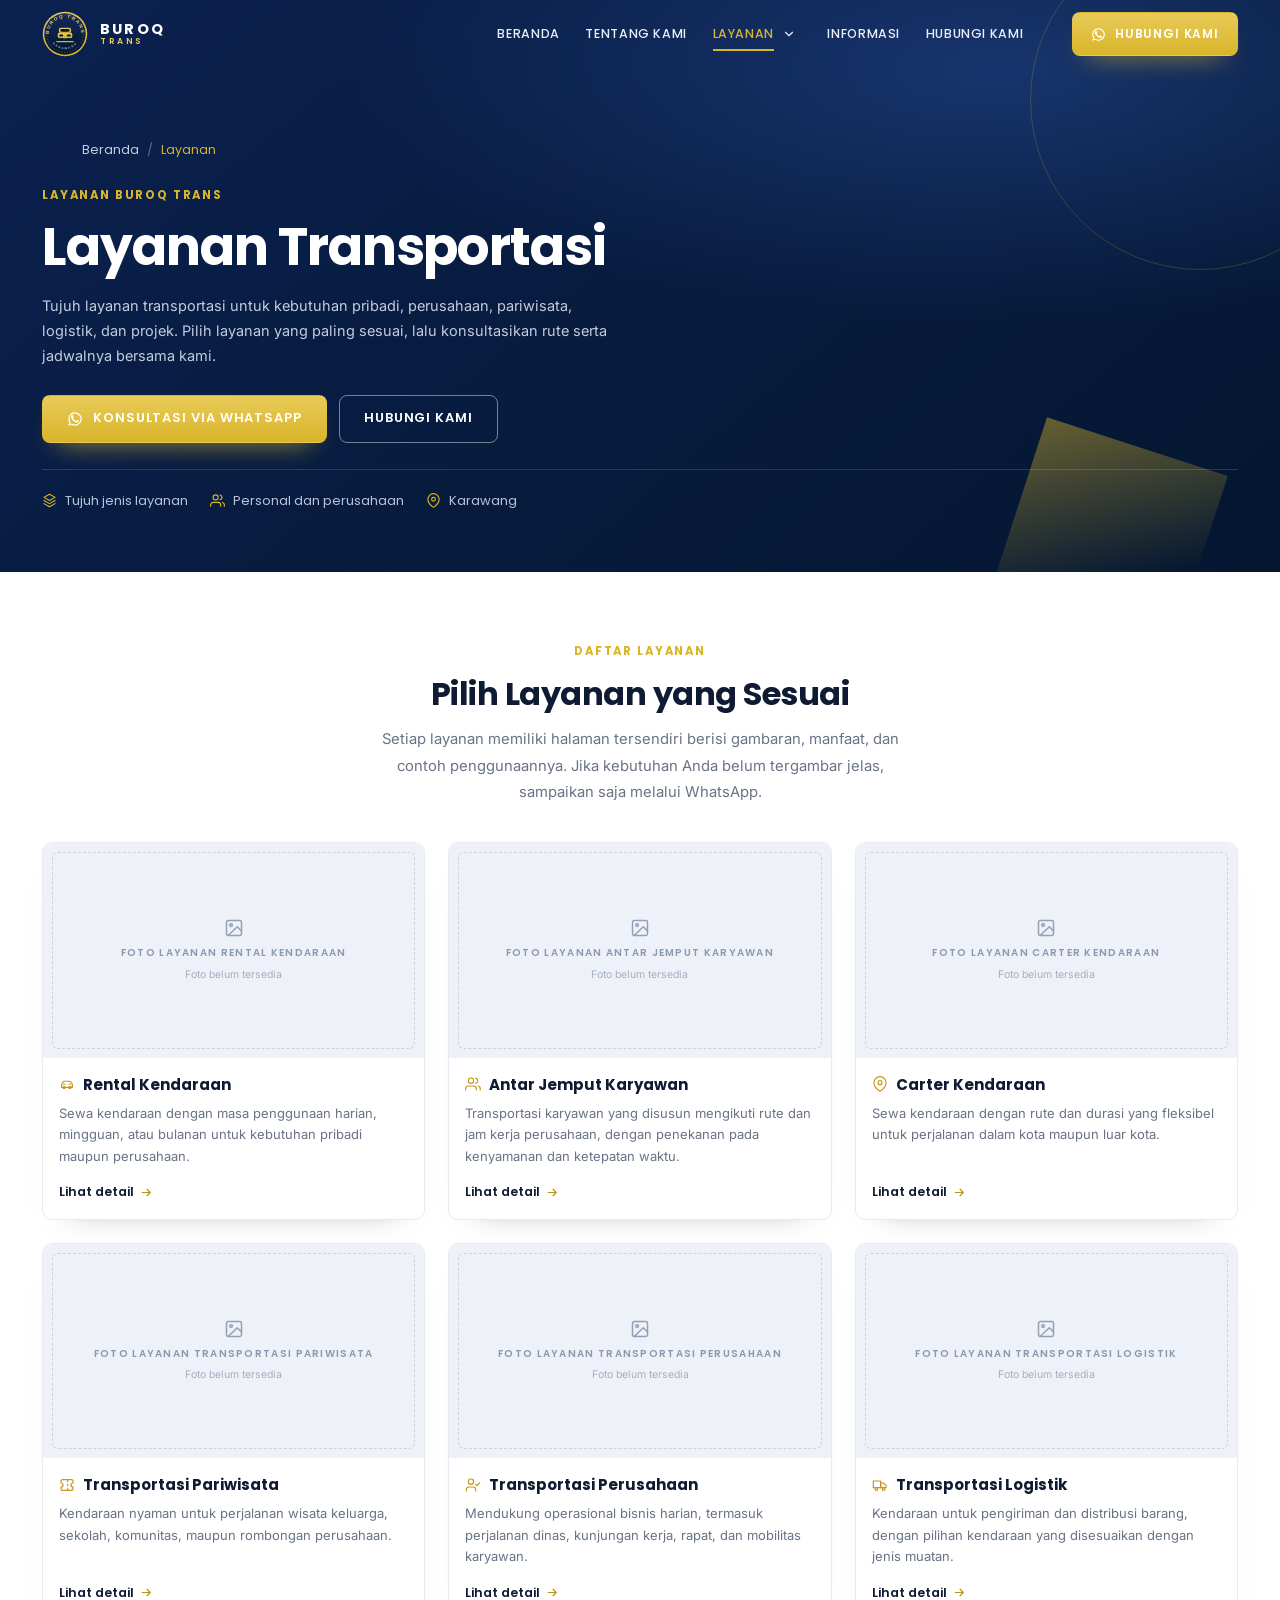
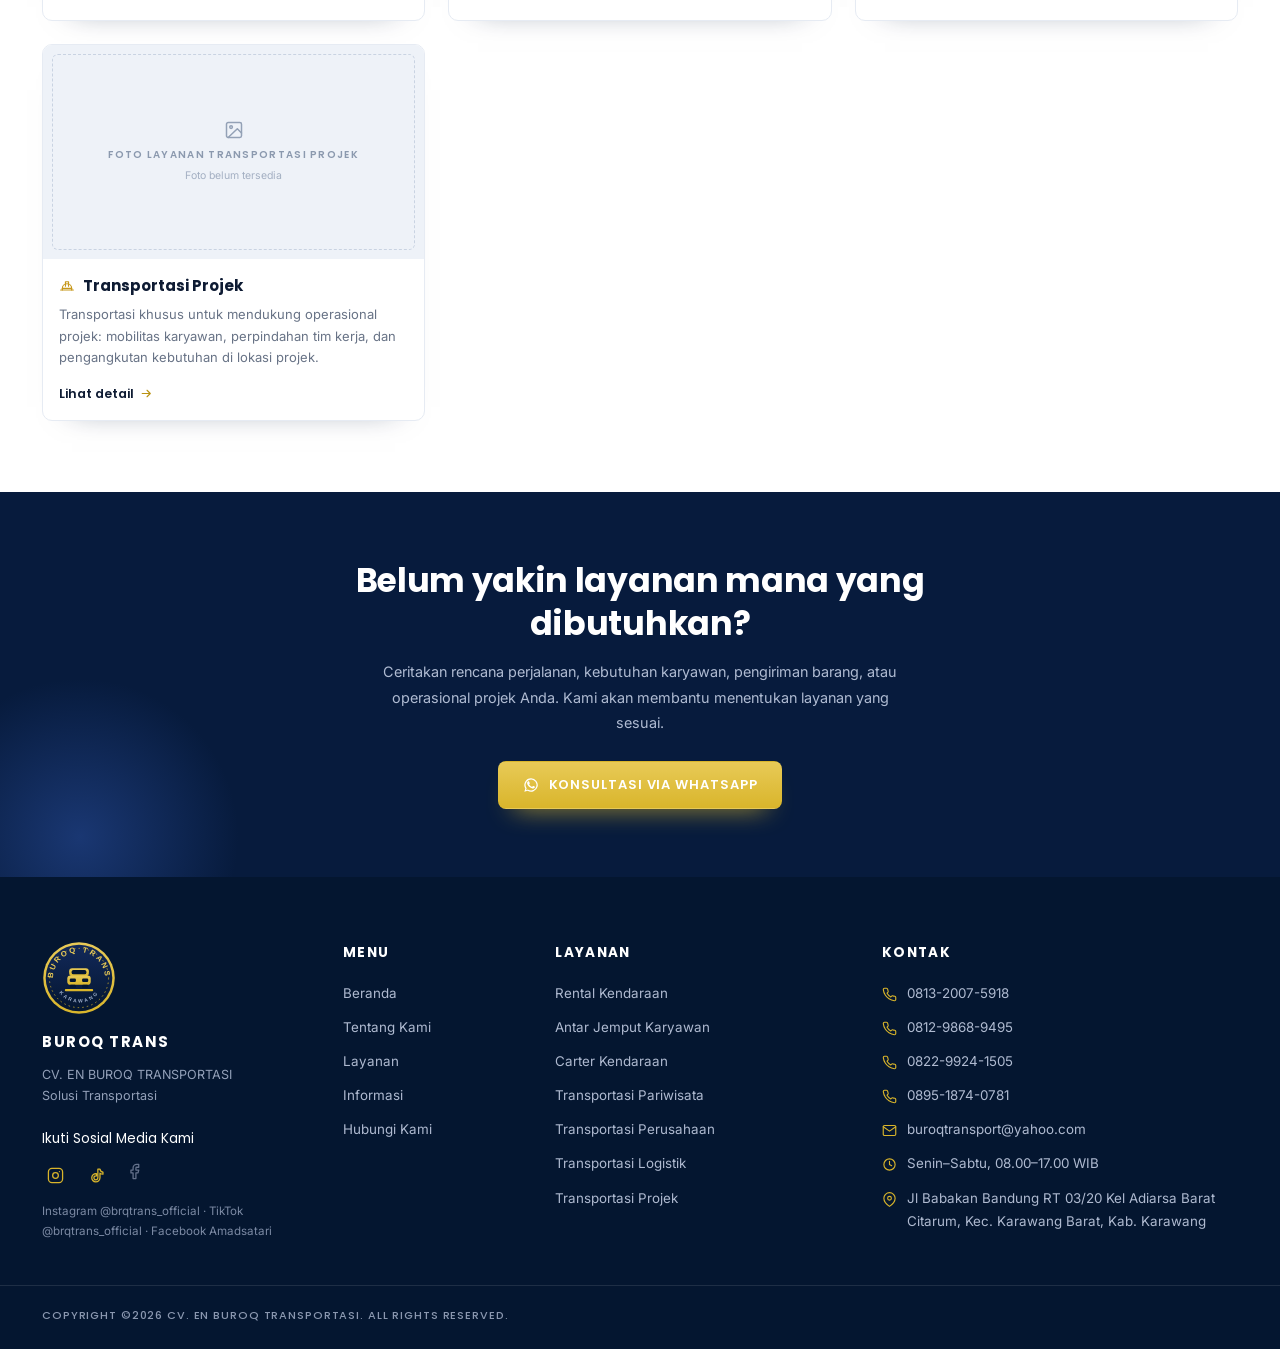
==== layanan/index.html @ 1e51733b "Update page layanan dan tentang kami" ====
<!DOCTYPE html>
<html lang="id" data-page="layanan" data-base="../">
<head>
<meta charset="UTF-8">
<meta name="viewport" content="width=device-width, initial-scale=1">
<title>Layanan Transportasi — BUROQ TRANS | Tujuh Layanan di Karawang</title>
<meta name="description" content="Daftar tujuh layanan BUROQ TRANS di Karawang: rental kendaraan, antar jemput karyawan, carter, transportasi pariwisata, transportasi perusahaan, logistik, dan transportasi projek.">
<meta name="theme-color" content="#071B3D">
<link rel="icon" href="../assets/brand/favicon.svg" type="image/svg+xml">

<link rel="preconnect" href="https://fonts.googleapis.com">
<link rel="preconnect" href="https://fonts.gstatic.com" crossorigin>
<link href="https://fonts.googleapis.com/css2?family=Poppins:wght@500;600;700&family=Inter:wght@400;500;600&display=swap" rel="stylesheet">

<link rel="stylesheet" href="../css/style.css">
<link rel="stylesheet" href="../css/pages.css">
</head>

<body>

<!-- Header, navigation and dropdown are rendered by js/site-shell.js -->
<div data-site-header></div>

<main>

  <section class="page-hero">
    <div class="container-main">
      <nav class="breadcrumb" aria-label="Breadcrumb">
        <ol>
          <li><a href="../index.html">Beranda</a></li>
          <li aria-current="page">Layanan</li>
        </ol>
      </nav>
      <p class="eyebrow">LAYANAN BUROQ TRANS</p>
      <h1 class="page-title">Layanan Transportasi</h1>
      <p class="page-lead">
        Tujuh layanan transportasi untuk kebutuhan pribadi, perusahaan, pariwisata, logistik, dan
        projek. Pilih layanan yang paling sesuai, lalu konsultasikan rute serta jadwalnya bersama kami.
      </p>
      <div class="page-actions">
        <a class="btn btn-gold"
           data-wa-message="Halo BUROQ TRANS, saya ingin konsultasi mengenai kebutuhan transportasi saya.">
          <svg class="ico" aria-hidden="true"><use href="#i-whatsapp"></use></svg>
          <span>Konsultasi via WhatsApp</span>
        </a>
        <a class="btn btn-ghost" href="../index.html#kontak">Hubungi Kami</a>
      </div>
      <ul class="hero-chips">
        <li><svg class="ico" aria-hidden="true"><use href="#i-layers"></use></svg> Tujuh jenis layanan</li>
        <li><svg class="ico" aria-hidden="true"><use href="#i-users"></use></svg> Personal dan perusahaan</li>
        <li><svg class="ico" aria-hidden="true"><use href="#i-pin"></use></svg> Karawang</li>
      </ul>
    </div>
  </section>

  <section class="page-section">
    <div class="container-main">
      <div class="page-head center-head">
        <p class="eyebrow">DAFTAR LAYANAN</p>
        <h2 class="h2">Pilih Layanan yang Sesuai</h2>
        <p class="body-text">
          Setiap layanan memiliki halaman tersendiri berisi gambaran, manfaat, dan contoh penggunaannya.
          Jika kebutuhan Anda belum tergambar jelas, sampaikan saja melalui WhatsApp.
        </p>
      </div>

      <div class="svc-grid" id="servicesGrid">
        <noscript>
          <p class="body-text">
            Layanan BUROQ TRANS: Rental Kendaraan, Antar Jemput Karyawan, Carter Kendaraan,
            Transportasi Pariwisata, Transportasi Perusahaan, Transportasi Logistik, dan
            Transportasi Projek. Hubungi 0813-2007-5918 untuk informasi lebih lanjut.
          </p>
        </noscript>
      </div>
    </div>
  </section>

  <section class="cta-band">
    <div class="container-main">
      <h2>Belum yakin layanan mana yang dibutuhkan?</h2>
      <p>
        Ceritakan rencana perjalanan, kebutuhan karyawan, pengiriman barang, atau operasional projek Anda.
        Kami akan membantu menentukan layanan yang sesuai.
      </p>
      <div class="page-actions">
        <a class="btn btn-gold"
           data-wa-message="Halo BUROQ TRANS, saya ingin konsultasi mengenai kebutuhan transportasi saya.">
          <svg class="ico" aria-hidden="true"><use href="#i-whatsapp"></use></svg>
          <span>Konsultasi via WhatsApp</span>
        </a>
      </div>
    </div>
  </section>

</main>

<!-- Footer is rendered by js/site-shell.js -->
<div data-site-footer></div>

<script src="../js/data.js"></script>
<script src="../js/site-shell.js"></script>
<script src="../js/main.js"></script>
<script src="../js/pages.js"></script>
</body>
</html>
---- css/style.css ----
/* =============================================================================
   BUROQ TRANSPORT — presentation stylesheet
   Custom CSS carries the shapes, decorations and precise typography.
   Tailwind utilities handle common spacing in the markup.
   ============================================================================= */

:root{
  --navy:#071B3D;
  --navy-deep:#041630;
  --navy-soft:#0E2350;
  --gold:#D9B52B;
  --gold-light:#E8CA57;
  --white:#FFFFFF;
  --surface:#F4F6F9;
  --text:#17243A;
  --muted:#687386;
  --red:#D92735;
  --line:#E6EAF1;
  --container:1240px;
  --header-h:72px;
  --shadow-card:0 22px 44px -34px rgba(7,27,61,.55);
}

*,*::before,*::after{ box-sizing:border-box }

html{ scroll-behavior:smooth; -webkit-text-size-adjust:100% }
section[id], footer[id]{ scroll-margin-top:80px }

body{
  margin:0;
  background:#fff;
  color:var(--text);
  font-family:Inter,system-ui,-apple-system,"Segoe UI",Roboto,sans-serif;
  font-size:15.5px;
  line-height:1.72;
  overflow-x:hidden;
}
body.is-locked{ overflow:hidden }

img{ max-width:100%; display:block }
a{ color:inherit; text-decoration:none }
button{ font:inherit; color:inherit }
ul{ list-style:none; margin:0; padding:0 }
h1,h2,h3{ font-family:Poppins,system-ui,sans-serif; margin:0; color:#0E1B33 }
p{ margin:0 }

.icon-sprite{ position:absolute; width:0; height:0; overflow:hidden }
.ico{ width:16px; height:16px; flex:none; display:block }

.sr-only{
  position:absolute; width:1px; height:1px; padding:0; margin:-1px;
  overflow:hidden; clip:rect(0 0 0 0); white-space:nowrap; border:0;
}

.container-main{ width:100%; max-width:var(--container); margin-inline:auto; padding-inline:22px }

/* ---------- shared typography ---------- */
.h2{
  font-size:clamp(25px,2.5vw,38px);
  line-height:1.25;
  font-weight:700;
  letter-spacing:-.015em;
}
.h2.center{ text-align:center }
.h2.on-dark{ color:#fff }
.gold{ color:var(--gold); font-style:normal }

.eyebrow{
  font-family:Poppins,sans-serif;
  font-size:11.5px;
  font-weight:700;
  letter-spacing:.16em;
  text-transform:uppercase;
  color:var(--gold);
}
.eyebrow.center{ text-align:center }

.section-sub{
  text-align:center;
  color:var(--muted);
  font-size:14.5px;
  max-width:720px;
  margin:14px auto 0;
}
.section-sub.on-dark{ color:#9CABC4 }
.section-sub.is-left{ text-align:left; margin:8px 0 0; max-width:520px }

.body-text{ color:var(--muted); font-size:14.8px; line-height:1.8 }

.pill{
  display:inline-flex; align-items:center; gap:9px;
  background:#fff; border:1px solid var(--line);
  border-radius:999px; padding:5px 16px 5px 5px;
  font-family:Poppins,sans-serif; font-size:11.5px; font-weight:600;
  letter-spacing:.05em; text-transform:uppercase; color:#17243A;
  box-shadow:0 6px 16px -12px rgba(7,27,61,.7);
}
.pill-ico{
  width:23px; height:23px; border-radius:50%;
  background:#FCF3D8; color:#C6971A; display:grid; place-items:center;
}
.pill-ico .ico{ width:13px; height:13px }
.pill-soft{ background:#FDF8EC; border-color:#F5E7C4; padding-left:14px }
.pill-soft .pill-ico{ background:#FBEFD2 }
.center-pill{ display:flex; width:max-content; margin-inline:auto }

.pill-dark{
  background:rgba(255,255,255,.07); border-color:rgba(255,255,255,.16);
  color:#E8EDF7; padding:5px 18px 5px 5px;
}
.pill-star{
  width:23px; height:23px; border-radius:50%; background:var(--gold);
  color:#0B1B33; display:grid; place-items:center;
}
.pill-star .ico{ width:13px; height:13px }

/* ---------- buttons ---------- */
.btn{
  display:inline-flex; align-items:center; justify-content:center; gap:10px;
  font-family:Poppins,sans-serif; font-weight:600;
  font-size:13px; letter-spacing:.07em; text-transform:uppercase;
  height:48px; padding:0 24px; border:1px solid transparent;
  border-radius:8px; cursor:pointer; white-space:nowrap;
  transition:transform .18s ease, box-shadow .18s ease, background .18s ease, color .18s ease;
}
.btn:hover{ transform:translateY(-2px) }
.btn:active{ transform:translateY(0) }
.btn:focus-visible{ outline:2px solid var(--gold-light); outline-offset:3px }
a:focus-visible, button:focus-visible{ outline:2px solid var(--gold-light); outline-offset:3px }

.btn-gold{
  background:linear-gradient(180deg,var(--gold-light),var(--gold));
  color:#fff; box-shadow:0 14px 26px -16px rgba(217,181,43,.95);
}
.btn-gold:hover{ box-shadow:0 18px 30px -16px rgba(217,181,43,1) }

.btn-ghost{ background:transparent; color:#fff; border-color:rgba(255,255,255,.45) }
.btn-ghost:hover{ background:rgba(255,255,255,.1); border-color:#fff }

.btn-red{
  background:var(--red); color:#fff; border-radius:5px;
  text-transform:none; letter-spacing:.01em; font-size:13.5px;
  height:50px; padding:0 22px;
  box-shadow:0 16px 30px -20px rgba(217,39,53,.9);
}
.btn-red .ico{ width:13px; height:13px; opacity:.85 }

.btn-outline-gold{
  background:transparent; color:var(--gold-light);
  border-color:rgba(217,181,43,.75); height:42px; padding:0 24px;
  border-radius:7px; font-size:12px;
}
.btn-outline-gold:hover{ background:rgba(217,181,43,.14); border-color:var(--gold) }

.btn-outline-dark{ background:#fff; color:var(--text); border-color:#D7DEE8 }
.btn-outline-dark:hover{ border-color:var(--navy) }

.btn-block{ width:100% }

.btn-hero-booking{ padding:0 26px 0 5px; gap:12px }
.btn-ico{
  width:32px; height:32px; border-radius:50%;
  background:var(--navy-deep); color:var(--gold-light);
  display:grid; place-items:center;
}
.btn-ico .ico{ width:14px; height:14px }

.btn-book-now{ height:44px; padding:0 18px; gap:9px; font-size:12px }
.btn-book-now .ico{ width:15px; height:15px }

.link-gold{
  display:inline-flex; align-items:center; gap:7px;
  background:none; border:0; padding:0; cursor:pointer;
  font-family:Poppins,sans-serif; font-size:13px; font-weight:600;
  letter-spacing:.05em; text-transform:uppercase; color:#B99212;
}
.link-gold .ico{ width:14px; height:14px }
.link-gold:hover{ color:var(--gold) }

/* =============================================================================
   HEADER
   ============================================================================= */
.site-header{
  position:fixed; inset:0 0 auto 0; z-index:60;
  padding:11px 0; transition:padding .25s ease, background .25s ease, box-shadow .25s ease;
}
.site-header.is-stuck{
  background:rgba(6,25,62,.97);
  box-shadow:0 14px 34px -22px rgba(0,0,0,.9);
  padding:7px 0;
}
.header-inner{ display:flex; align-items:center; gap:18px }

.brand{ display:flex; align-items:center; gap:12px }
.brand-logo{ width:46px; height:46px }
.brand-word{ display:flex; flex-direction:column; line-height:1.05; font-family:Poppins,sans-serif }
.brand-word strong{ color:#fff; font-size:14.5px; letter-spacing:.15em; font-weight:700 }
.brand-word span{ color:var(--gold-light); font-size:8.5px; letter-spacing:.3em; font-weight:600 }

.nav{ margin-left:auto }
.nav-list{ display:flex; align-items:center; gap:clamp(14px,2vw,30px) }
.nav-list a{
  display:block; position:relative;
  font-family:Poppins,sans-serif; font-size:12.5px; font-weight:500;
  letter-spacing:.05em; text-transform:uppercase; color:#E9EEF8;
  padding:6px 0; transition:color .2s ease;
}
.nav-list a::after{
  content:""; position:absolute; left:0; right:0; bottom:0;
  height:2px; background:var(--gold); transform:scaleX(0);
  transform-origin:left; transition:transform .25s ease;
}
.nav-list a:hover{ color:var(--gold-light) }
.nav-list a.is-active{ color:var(--gold) }
.nav-list a.is-active::after{ transform:scaleX(1) }

.header-actions{ display:flex; align-items:center; gap:10px; margin-left:clamp(14px,2.4vw,44px) }

.nav-toggle{
  display:none; width:46px; height:46px; border:1px solid rgba(255,255,255,.3);
  background:rgba(255,255,255,.07); border-radius:9px;
  align-items:center; justify-content:center; cursor:pointer;
}
.nav-toggle .ico{ width:20px; height:20px; color:#fff }
.nav-toggle .ico-close{ display:none }
.nav-toggle[aria-expanded="true"] .ico-open{ display:none }
.nav-toggle[aria-expanded="true"] .ico-close{ display:block }

/* close control inside the mobile drawer (the header toggle sits behind it) */
.nav-close{ display:none }

.nav-backdrop{
  position:fixed; inset:0; background:rgba(4,12,26,.6);
  z-index:59; opacity:0; visibility:hidden; transition:.25s ease;
}
.nav-backdrop.is-open{ opacity:1; visibility:visible }

/* =============================================================================
   1. HERO  — viewport-aware: header, main content and contact strip share
   one screen. min-height only (never height), so short/zoomed viewports
   grow and scroll naturally instead of clipping content.
   ============================================================================= */
.hero{
  position:relative; z-index:0;
  display:flex; flex-direction:column;
  min-height:100vh;                 /* fallback */
  min-height:100svh;
  padding-top:var(--header-h);
  padding-bottom:clamp(16px,2.6vh,30px);
  background:
    radial-gradient(80% 70% at 74% 14%, rgba(41,78,158,.5), transparent 64%),
    linear-gradient(140deg,#0B2150 0%,#071B3D 54%,#041630 100%);
}

.hero-inner{
  position:relative; z-index:2;
  flex:1 1 auto; min-height:0;
  display:flex; flex-direction:column;
}

.hero-grid{
  flex:1 1 auto; min-height:0;
  display:grid;
  grid-template-columns:minmax(0,44%) minmax(0,56%);
  align-items:center; align-content:center;
  gap:clamp(24px,3vw,46px);
  padding-block:clamp(14px,2.6vh,30px);
}
.hero-copy{ min-width:0 }

.hero-eyebrow{
  font-family:Poppins,sans-serif;
  font-size:clamp(11px,.9vw,12.5px); font-weight:600;
  letter-spacing:.17em; text-transform:uppercase; color:var(--gold);
  margin-bottom:clamp(12px,2vh,20px);
}
.hero-title{
  color:#fff; font-weight:600;
  font-size:clamp(31px,3.3vw,52px);
  line-height:1.16; letter-spacing:-.02em;
}
.hero-text{
  color:#C3CCDE; font-size:clamp(14.5px,1.05vw,16px); line-height:1.75;
  max-width:54ch; margin-top:clamp(14px,2.2vh,22px);
}
.hero-actions{ display:flex; flex-wrap:wrap; gap:14px; margin-top:clamp(22px,3.2vh,36px) }

.hero-visual{ min-width:0; display:flex; align-items:center; justify-content:center }
.hero-cars{ position:relative; width:100%; display:flex; justify-content:center }
.hero-cars img{
  width:100%; height:auto; object-fit:contain;
  max-height:clamp(210px,42vh,470px);
  filter:drop-shadow(0 30px 34px rgba(0,0,0,.5));
}

/* ---- bottom information strip: three compact, factual groups ---- */
.hero-contact{
  flex:none;
  display:grid; grid-template-columns:repeat(3,minmax(0,1fr));
  gap:clamp(16px,2.4vw,36px);
  padding-top:clamp(14px,2.2vh,22px);
  border-top:1px solid rgba(255,255,255,.14);
}
.hc-item{ display:flex; align-items:center; gap:13px; min-width:0 }
.hc-ico{
  width:42px; height:42px; flex:none; border-radius:8px;
  display:grid; place-items:center;
  background:rgba(217,181,43,.1); border:1px solid rgba(217,181,43,.42);
  color:var(--gold-light);
}
.hc-ico .ico{ width:18px; height:18px }
.hc-body{ display:flex; flex-direction:column; min-width:0; line-height:1.45 }
.hc-label{
  font-family:Poppins,sans-serif; font-size:11px; font-weight:500;
  letter-spacing:.1em; text-transform:uppercase; color:#93A2BE;
}
.hc-value{
  font-family:Poppins,sans-serif; font-size:clamp(14px,1.1vw,15.5px);
  font-weight:600; color:#fff;
}
a.hc-value:hover{ color:var(--gold-light) }

/* =============================================================================
   2. ABOUT + STATS
   ============================================================================= */
.about{ position:relative; z-index:1; background:#fff; padding-top:66px }
.about-grid{
  position:relative; z-index:2;
  display:grid; grid-template-columns:minmax(0,1.04fr) minmax(0,.96fr);
  gap:clamp(30px,4vw,56px); align-items:start;
}
.about-copy .h2{ margin-top:24px; max-width:15ch }

.callout{
  margin-top:26px; background:#EEF2F8; border:1px solid #E3E9F2;
  border-radius:7px; overflow:hidden; max-width:560px;
}
.callout-title{
  font-family:Poppins,sans-serif; font-size:13.5px; font-weight:600;
  color:#0E1B33; background:#E3E9F3; padding:11px 18px;
}
.callout-text{ padding:15px 18px 17px; font-size:13.6px; color:#4E5B72; line-height:1.75 }

.about-chips{ display:flex; flex-wrap:wrap; gap:22px; margin-top:24px }
.about-chips li{
  display:flex; align-items:center; gap:8px;
  font-family:Poppins,sans-serif; font-size:13.3px; font-weight:500; color:#3E4C64;
}
.about-chips .ico{ width:17px; height:17px; color:var(--gold) }
.about-copy .btn-red{ margin-top:28px }

.about-media{ position:relative; min-height:300px; padding-bottom:70px }
.about-photo{
  width:100%; height:296px; object-fit:cover; border-radius:14px;
  box-shadow:0 30px 60px -44px rgba(7,27,61,.9);
}
.about-car{ position:absolute; object-fit:contain; filter:drop-shadow(0 22px 22px rgba(7,27,61,.28)) }
.about-car-a{ left:-11%; bottom:6px; width:56%; z-index:2 }
.about-car-b{ right:-5%; bottom:-16px; width:62%; z-index:3 }

.stats{
  display:grid; grid-template-columns:repeat(4,1fr); gap:20px;
  margin-top:52px; padding:30px 0 34px; border-top:1px solid var(--line);
}
.stat{ display:flex; align-items:center; gap:14px }
.stat + .stat{ border-left:1px solid #EEF1F6; padding-left:20px }
.stat-ico{
  width:46px; height:46px; border-radius:10px; flex:none;
  background:#FCF3D8; color:#D3A31B; display:grid; place-items:center;
}
.stat-ico .ico{ width:21px; height:21px }
.stat-body{ display:flex; flex-direction:column; min-width:0 }
.stat-value{ display:block; font-family:Poppins,sans-serif; font-size:17.5px; font-weight:700; color:#0E1B33; line-height:1.3 }
.stat-label{ display:block; font-size:13px; color:var(--muted); line-height:1.45 }

/* =============================================================================
   3. BRAND BANNER
   ============================================================================= */
.banner{ position:relative; background:#fff; padding-bottom:44px }
.banner-shadow{
  position:absolute; left:0; top:30px; right:18px; bottom:-14px; z-index:1;
  background:#DCE1E8; transform:translate(18px,26px);
  clip-path:polygon(0 0, 100% 0, 100% 100%, 0 71%);
}
.banner-panel{
  position:relative; z-index:2; overflow:hidden;
  background:linear-gradient(115deg,#13265A 0%,#0A1E46 45%,#06193E 100%);
  clip-path:polygon(0 0, 100% 0, 100% 100%, 0 71%);
  min-height:clamp(370px,31vw,530px);
  display:flex; align-items:center;
  padding:clamp(46px,5vw,64px) 0 clamp(74px,8vw,110px);
}
.banner-gold{
  position:absolute; left:0; top:36%; z-index:3;
  width:clamp(130px,11vw,206px); height:clamp(96px,8vw,132px);
  background:linear-gradient(150deg,var(--gold-light),#CFA322);
  clip-path:polygon(0 0, 100% 100%, 0 100%);
}
.banner-inner{ position:relative; width:100%; z-index:2 }
.banner-copy{ padding-left:clamp(0px,5vw,84px); max-width:560px }

.banner-title{
  color:#fff; font-size:clamp(29px,3vw,46px); font-weight:600;
  line-height:1.22; letter-spacing:-.01em;
}
.banner-sub{ color:#A9B5CC; font-size:14px; margin-top:18px }
.banner-copy .btn{ margin-top:26px }

.banner-badges{ position:absolute; top:-6px; right:-56px; z-index:5 }

.banner-cars{ position:absolute; right:-4%; bottom:-96px; width:54%; z-index:4; height:330px }
.banner-cars img{ position:absolute; object-fit:contain; filter:drop-shadow(0 26px 26px rgba(0,0,0,.4)) }
.bn-car-a{ left:0; bottom:34%; width:64%; z-index:2 }
.bn-car-b{ right:0; bottom:0; width:70%; z-index:3 }

/* =============================================================================
   4. SERVICE INTRO
   ============================================================================= */
.service{ background:#fff; padding:clamp(64px,7vw,96px) 0 clamp(30px,4vw,52px) }
.service-grid{
  display:grid; grid-template-columns:minmax(0,1.06fr) minmax(0,.94fr);
  gap:clamp(10px,2vw,26px); align-items:center;
}
.service-media{ position:relative }
.service-media img{
  width:132%; max-width:none; margin-left:-19%;
  object-fit:contain; filter:drop-shadow(0 34px 34px rgba(7,27,61,.24));
}
.service-card{
  position:relative; z-index:2; margin-left:-7%;
  background:#fff; border-left:4px solid var(--gold);
  border-radius:14px; padding:clamp(26px,3vw,42px);
  box-shadow:0 40px 70px -46px rgba(7,27,61,.75);
}
.service-card .h2{ margin-top:20px }
.service-card .body-text{ margin-top:16px }
.service-card .link-gold{ margin-top:22px }

/* =============================================================================
   5. SERVICE CATALOG — the seven official services
   Cards reserve a 16:9 photo slot for each service; until the client supplies
   photos the slot renders an empty placeholder of exactly the same size.
   ============================================================================= */
.catalog{ background:#fff; padding:clamp(50px,5vw,72px) 0 clamp(54px,5.5vw,78px) }
.catalog .h2{ margin-top:10px }
.catalog .section-sub{ margin-top:10px; max-width:620px }

.svc-grid{
  display:grid;
  grid-template-columns:repeat(3,minmax(0,1fr));
  grid-auto-rows:1fr;               /* all rows share one card height on desktop */
  gap:clamp(16px,1.8vw,24px);
  margin-top:clamp(26px,3vw,36px);
}

.svc-card{
  display:flex; flex-direction:column;
  background:#fff; border:1px solid #E6EBF3; border-radius:10px;
  overflow:hidden;
  box-shadow:0 16px 30px -30px rgba(7,27,61,.55);
  transition:transform .2s ease, border-color .2s ease, box-shadow .2s ease;
}
.svc-card:hover{ transform:translateY(-2px); border-color:#D5DEEC; box-shadow:0 22px 36px -30px rgba(7,27,61,.55) }
.svc-card:focus-within{ border-color:#C9D4E6 }

/* image slot — the placeholder and the future photo share this exact box */
.svc-photo{ position:relative; aspect-ratio:16/9; background:#EEF2F8; overflow:hidden }
.svc-photo img{ display:block; width:100%; height:100%; object-fit:cover }
.svc-photo.is-empty{ display:flex; align-items:center; justify-content:center }
.svc-photo.is-empty::before{
  content:""; position:absolute; inset:9px; z-index:0;
  border:1px dashed #C9D3E2; border-radius:6px;
}
.svc-photo-empty{
  position:relative; z-index:1;
  display:flex; flex-direction:column; align-items:center; gap:6px;
  color:#93A1B6;
}
.svc-photo-empty .ico{ width:20px; height:20px }
.svc-photo-label{
  font-family:Poppins,sans-serif; font-size:10px; font-weight:600;
  letter-spacing:.13em; text-transform:uppercase; color:#8B99AE;
}

.svc-body{ display:flex; flex-direction:column; flex:1; padding:16px 16px 14px }
.svc-title{
  display:flex; align-items:center; gap:8px;
  font-family:Poppins,sans-serif; font-size:15px; font-weight:700;
  line-height:1.4; color:#0E1B33;
}
.svc-ico{ flex:none; display:grid; place-items:center; color:#C6971A }
.svc-ico .ico{ width:16px; height:16px }
.svc-desc{ margin-top:8px; font-size:13px; line-height:1.66; color:var(--muted); }

.svc-link{
  margin-top:auto; padding:14px 0 2px; align-self:flex-start;
  display:inline-flex; align-items:center; gap:6px;
  background:none; border:0; cursor:pointer;
  font-family:Poppins,sans-serif; font-size:12.5px; font-weight:600; color:#0E1B33;
}
.svc-link .ico{ width:13px; height:13px; color:#B99212; transition:transform .2s ease }
.svc-link:hover{ color:#B99212 }
.svc-link:hover .ico{ transform:translateX(3px) }
.svc-link:focus-visible{ outline:2px solid var(--gold); outline-offset:3px; border-radius:3px }

/* =============================================================================
   6. WHY US
   ============================================================================= */
.why{ background:var(--surface); padding:clamp(56px,6vw,80px) 0 clamp(60px,6vw,84px) }
.why .h2{ margin-top:20px }

.benefit-grid{ display:grid; grid-template-columns:repeat(4,1fr); gap:26px; margin-top:40px }
.b-card{ background:#fff; border-radius:12px; padding:26px 24px 30px; box-shadow:var(--shadow-card) }
.b-ico{ position:relative; width:46px; height:46px; display:grid; place-items:center; color:var(--gold-light) }
.b-ico::before{
  content:""; position:absolute; inset:-14px; border-radius:50%;
  background:radial-gradient(circle,rgba(217,181,43,.6),rgba(217,181,43,0) 70%);
}
.b-ico::after{ content:""; position:absolute; inset:0; background:var(--navy); border-radius:12px }
.b-ico .ico{ position:relative; z-index:1; width:22px; height:22px }
.b-title{
  margin-top:22px; font-family:Poppins,sans-serif; font-size:13.4px; font-weight:700;
  letter-spacing:.045em; text-transform:uppercase; line-height:1.5; color:#0E1B33;
}
.b-text{ margin-top:12px; font-size:13.3px; line-height:1.75; color:var(--muted) }

/* =============================================================================
   7. CORPORATE TRANSPORTATION
   ============================================================================= */
.corp{ background:#fff; padding:clamp(58px,6vw,84px) 0 clamp(46px,5vw,70px) }
.corp .h2{ margin-top:12px }
.corp-grid{
  display:grid; grid-template-columns:minmax(0,.96fr) minmax(0,1.04fr);
  gap:clamp(24px,3vw,42px); margin-top:40px; align-items:stretch;
}
.corp-card{
  background:#fff; border:1px solid #EDF1F7; border-radius:16px;
  padding:clamp(24px,3vw,36px); box-shadow:0 34px 60px -46px rgba(7,27,61,.8);
  display:flex; flex-direction:column;
}
.corp-ico{
  width:52px; height:52px; border-radius:13px; color:#12224A;
  background:linear-gradient(180deg,var(--gold-light),var(--gold));
  display:grid; place-items:center; box-shadow:0 14px 26px -16px rgba(217,181,43,1);
}
.corp-ico .ico{ width:24px; height:24px }
.corp-card .body-text{ margin-top:20px }

.feature-list{ margin-top:auto; padding-top:12px }
.feature-list li{
  display:flex; align-items:center; gap:15px;
  padding:17px 0; border-top:1px solid #EDF1F7;
}
.f-ico{
  width:42px; height:42px; border-radius:11px; flex:none;
  background:var(--navy); color:var(--gold-light); display:grid; place-items:center;
}
.f-ico .ico{ width:19px; height:19px }
.f-title{ display:block; font-family:Poppins,sans-serif; font-size:15.5px; font-weight:700; color:#0E1B33; line-height:1.4 }
.f-text{ display:block; font-size:13px; color:var(--muted); line-height:1.5 }

.corp-media{ margin:0; border-radius:18px; overflow:hidden; box-shadow:0 34px 60px -46px rgba(7,27,61,.9) }
.corp-media img{ width:100%; height:100%; min-height:330px; object-fit:cover }

/* =============================================================================
   8/9. TOURISM + PACKAGES
   ============================================================================= */
.tourism{ background:#fff; padding:clamp(34px,4vw,54px) 0 clamp(58px,6vw,86px) }

.tourism-card{
  position:relative; background:#fff; border:1px solid #EDF1F7;
  border-radius:14px; padding:clamp(26px,3vw,38px) clamp(26px,3vw,44px) clamp(26px,3vw,38px) clamp(56px,5vw,74px);
  box-shadow:0 34px 60px -46px rgba(7,27,61,.75);
}
.tourism-card::before{
  content:""; position:absolute; left:clamp(24px,2.6vw,38px); top:34px; bottom:34px;
  width:4px; border-radius:3px; background:var(--gold);
}
.tourism-card .h2{ margin-top:18px }
.tourism-card .body-text{ margin-top:14px }

.usecase-head{ margin-top:clamp(48px,5vw,74px) }
.usecase-head .h2{ margin-top:12px }

.uc-grid{ display:grid; grid-template-columns:repeat(2,1fr); gap:clamp(22px,3vw,34px); margin-top:36px }
.uc-card{
  background:#fff; border:1px solid #EDF1F7; border-radius:15px; padding:10px;
  box-shadow:var(--shadow-card); transition:transform .25s ease;
}
.uc-card:hover{ transform:translateY(-4px) }
.uc-media{
  position:relative; border-radius:10px; overflow:hidden; aspect-ratio:1000/660;
  background:linear-gradient(158deg,#13265A,#06193E); display:grid; place-items:center;
}
.uc-media::before{
  content:""; position:absolute; left:-14%; top:-34%; width:62%; height:168%;
  background:linear-gradient(150deg,rgba(217,181,43,.6),rgba(217,181,43,0) 70%);
  transform:rotate(14deg);
}
.uc-media img{
  position:relative; width:84%; height:80%; object-fit:contain;
  filter:drop-shadow(0 20px 20px rgba(0,0,0,.45));
  transition:transform .45s ease;
}
.uc-card:hover .uc-media img{ transform:translateY(-4px) }
.uc-body{ padding:18px 12px 12px }
.uc-cat{
  font-family:Poppins,sans-serif; font-size:10.5px; font-weight:700;
  letter-spacing:.13em; text-transform:uppercase; color:var(--red);
}
.uc-title{ margin-top:8px; font-family:Poppins,sans-serif; font-size:16.5px; font-weight:700; text-transform:uppercase; line-height:1.4 }
.uc-text{ margin-top:11px; font-size:13.2px; line-height:1.72; color:var(--muted) }
.uc-card .btn-red{ width:100%; margin-top:16px; height:46px; padding:0 12px; font-size:12px; letter-spacing:.03em; text-transform:none }

/* =============================================================================
   10. TRANSPORT NEEDS
   ============================================================================= */
.needs{
  position:relative; overflow:hidden; background:var(--navy);
  padding:clamp(56px,6vw,82px) 0 clamp(52px,6vw,74px); text-align:center;
}
.needs::before{
  content:""; position:absolute; left:-120px; top:-90px;
  width:420px; height:420px; border-radius:50%;
  background:radial-gradient(circle,rgba(41,78,158,.5),transparent 70%);
}
.needs .container-main{ position:relative; z-index:1 }
.needs .pill{ display:inline-flex }
.needs .h2{ margin-top:22px }

.need-grid{ display:grid; grid-template-columns:repeat(3,1fr); gap:26px; margin-top:38px }
.need-card{
  background:#10275A; border:1px solid rgba(255,255,255,.07);
  border-radius:13px; padding:26px 26px 28px; text-align:left;
}
.need-ico{
  width:44px; height:44px; border-radius:11px;
  background:linear-gradient(180deg,var(--gold-light),var(--gold));
  color:#12224A; display:grid; place-items:center;
}
.need-ico .ico{ width:21px; height:21px }
.need-title{ margin-top:18px; font-family:Poppins,sans-serif; font-size:15.5px; font-weight:700; color:#fff; line-height:1.45 }
.need-text{ margin-top:11px; font-size:13.5px; line-height:1.75; color:#C4CDE0 }

/* =============================================================================
   11. BOOKING STEPS
   ============================================================================= */
.steps{ background:#fff; padding:clamp(58px,6vw,86px) 0 clamp(30px,4vw,50px) }
.steps-grid{
  display:grid; grid-template-columns:minmax(0,.98fr) minmax(0,1.02fr);
  gap:clamp(30px,4vw,58px); align-items:center;
}
.steps-cards{ display:grid; grid-template-columns:repeat(2,1fr); gap:22px }
.s-card{
  background:#fff; border:1px solid #EDF1F7; border-radius:13px;
  padding:24px 22px 26px; box-shadow:var(--shadow-card);
}
.s-no{
  width:36px; height:36px; border-radius:10px; color:#152449;
  background:linear-gradient(180deg,var(--gold-light),var(--gold));
  display:grid; place-items:center;
  font-family:Poppins,sans-serif; font-size:15px; font-weight:700;
}
.s-title{ margin-top:20px; font-family:Poppins,sans-serif; font-size:17px; font-weight:700; color:#0E1B33 }
.s-text{ margin-top:10px; font-size:13.2px; line-height:1.7; color:var(--muted) }

.steps-right .h2{ margin-top:20px }
.steps-right .body-text{ margin-top:14px; max-width:44ch }
.steps-car{
  margin-top:26px; width:104%; max-width:none; margin-left:-4%;
  object-fit:contain; filter:drop-shadow(0 34px 34px rgba(7,27,61,.26));
}

/* =============================================================================
   12. CLOSING CTA
   ============================================================================= */
.closing{
  position:relative; z-index:3; background:var(--navy);
  padding-top:clamp(58px,7vw,92px); text-align:center; overflow:visible;
}
.closing-title{
  color:#fff; font-weight:700; letter-spacing:-.02em;
  font-size:clamp(33px,5vw,88px); line-height:1.12;
}
.closing-sub{ margin-top:22px; color:#9FACC4; font-size:15px }
.closing-cars{ position:relative; height:clamp(160px,20vw,270px); margin-top:clamp(24px,3vw,44px); margin-bottom:clamp(-140px,-9vw,-70px) }
.closing-cars img{ position:absolute; bottom:0; object-fit:contain; filter:drop-shadow(0 26px 26px rgba(0,0,0,.32)) }
.cl-car-a{ left:8%; width:30%; z-index:1 }
.cl-car-b{ left:32%; width:36%; z-index:3; bottom:-8px }
.cl-car-c{ right:8%; width:32%; z-index:2 }

/* =============================================================================
   13. INFORMATIONAL CONTENT
   ============================================================================= */
.info{ position:relative; z-index:0; background:#fff; padding:clamp(96px,11vw,158px) 0 clamp(58px,6vw,86px) }
.info-head{ max-width:660px }
.info-head .h2{ margin-top:12px }
.info-head .body-text{ margin-top:14px }

.info-grid{ display:grid; grid-template-columns:repeat(3,1fr); gap:30px; margin-top:38px }
.ic-card{
  background:#fff; border:1px solid #EDF1F7; border-radius:13px; padding:10px;
  box-shadow:var(--shadow-card); display:flex; flex-direction:column;
}
.ic-media{ position:relative; border-radius:9px; overflow:hidden; aspect-ratio:16/10; border:2px solid rgba(217,181,43,.75) }
.ic-media img{ width:100%; height:100%; object-fit:cover; transition:transform .5s ease }
.ic-card:hover .ic-media img{ transform:scale(1.05) }
.ic-tag{
  position:absolute; left:8px; bottom:8px;
  background:rgba(6,25,62,.93); border:1px solid rgba(217,181,43,.65);
  border-radius:5px; padding:4px 9px;
  font-family:Poppins,sans-serif; font-size:8px; font-weight:700;
  letter-spacing:.14em; text-transform:uppercase; color:#fff;
}
.ic-body{ padding:18px 12px 14px; display:flex; flex-direction:column; flex:1 }
.ic-title{ font-family:Poppins,sans-serif; font-size:17px; font-weight:700; line-height:1.42; color:#0E1B33 }
.ic-excerpt{ margin-top:11px; font-size:13.2px; line-height:1.7; color:var(--muted); flex:1 }
.ic-more{
  margin-top:18px; display:inline-flex; align-items:center; gap:7px;
  background:none; border:0; padding:0; cursor:pointer;
  font-family:Poppins,sans-serif; font-size:13px; font-weight:600; color:#B99212;
}
.ic-more .ico{ width:13px; height:13px; transition:transform .2s ease }
.ic-more:hover{ color:var(--gold) }
.ic-more:hover .ico{ transform:translateX(3px) }

/* =============================================================================
   14. FOOTER
   ============================================================================= */
.site-footer{ background:var(--navy-deep); color:#B7C1D4; padding-top:clamp(46px,5vw,64px) }
.footer-grid{
  display:grid; grid-template-columns:1.05fr .7fr 1.15fr 1.4fr;
  gap:34px; padding-bottom:44px;
}
.footer-brand .brand-logo{ width:74px; height:74px }
.footer-brand-name{
  margin-top:14px; font-family:Poppins,sans-serif; font-size:15px;
  font-weight:700; letter-spacing:.1em; color:#fff;
}
.footer-legal{ margin-top:9px; font-size:12.6px; line-height:1.7; color:#93A0B8 }
.footer-social-label{ margin-top:20px; font-family:Poppins,sans-serif; font-size:13.5px; color:#fff }
.footer-social{ display:flex; gap:16px; margin-top:13px }
.footer-social button, .footer-social a{
  width:26px; height:26px; display:grid; place-items:center;
  color:var(--gold); background:none; border:0; cursor:pointer; padding:0;
  transition:transform .2s ease, color .2s ease;
}
.footer-social .ico{ width:17px; height:17px }
.footer-social button:hover, .footer-social a:hover{ transform:translateY(-3px); color:var(--gold-light) }
/* accounts whose profile URL could not be verified stay non-interactive */
.footer-social .is-unlinked{ color:#65728C; cursor:default }
.footer-social-note{ margin-top:12px; font-size:11.6px; line-height:1.75; color:#7C8AA4 }

.footer-col h3{
  font-family:Poppins,sans-serif; font-size:13.5px; font-weight:700;
  letter-spacing:.1em; text-transform:uppercase; color:#fff; margin-bottom:18px;
}
.footer-col li + li{ margin-top:11px }
.footer-col a, .footer-col li{ font-size:13.4px; color:#AFBAD0 }
.footer-col a:hover{ color:var(--gold-light) }
.footer-contact li{ display:flex; align-items:flex-start; gap:10px }
.footer-contact .ico{ width:15px; height:15px; color:var(--gold); margin-top:5px }

.footer-bar{ border-top:1px solid rgba(255,255,255,.1); padding:20px 0 24px }
.footer-bar p{
  font-family:Poppins,sans-serif; font-size:11px; font-weight:500;
  letter-spacing:.08em; text-transform:uppercase; color:#8A97AF;
}

/* =============================================================================
   FLOATING WHATSAPP + TOAST
   ============================================================================= */
/* compact icon button: stays functional without covering card content */
.wa-fab{
  position:fixed; right:20px; bottom:20px; z-index:70;
  display:inline-flex; align-items:center; justify-content:center;
  width:56px; height:56px;
  background:#25D366; color:#fff; border:0; cursor:pointer; border-radius:50%;
  box-shadow:0 16px 30px -16px rgba(0,0,0,.6);
  transition:transform .2s ease, opacity .2s ease, visibility .2s ease;
}
.wa-fab span{ display:none }
.wa-fab:hover{ transform:translateY(-3px) }
.wa-fab.is-suppressed{
  opacity:0; visibility:hidden; transform:translateY(14px); pointer-events:none;
}
/* the service cards carry their own CTA, so the floating button steps aside
   while that section is on screen wherever it would overlap the card column */
@media (max-width:1320px){
  body.in-services .wa-fab{ opacity:0; visibility:hidden; transform:translateY(14px); pointer-events:none }
}
.wa-fab .ico{ width:24px; height:24px }

.toast{
  position:fixed; left:50%; bottom:24px; transform:translateX(-50%);
  z-index:120; max-width:min(520px,92vw);
  background:#0B1B33; color:#EAF0FA; border:1px solid rgba(217,181,43,.45);
  padding:13px 20px; border-radius:11px; font-size:14px; line-height:1.6;
  box-shadow:0 24px 46px -26px rgba(0,0,0,.9);
}
.toast[hidden]{ display:none }

/* =============================================================================
   MODALS
   ============================================================================= */
.modal{ position:fixed; inset:0; z-index:100; display:flex; align-items:center; justify-content:center; padding:18px }
.modal[hidden]{ display:none }
.modal-backdrop{ position:absolute; inset:0; background:rgba(4,18,42,.76) }
.modal-card{
  position:relative; background:#fff; border-radius:17px;
  width:min(580px,100%); max-height:92vh; overflow:auto;
  padding:26px clamp(20px,3vw,34px) 30px;
  box-shadow:0 50px 90px -50px rgba(0,0,0,.9);
  animation:modalIn .28s ease;
}
.modal-card-article{ width:min(740px,100%) }
@keyframes modalIn{ from{ opacity:0; transform:translateY(18px) } to{ opacity:1; transform:none } }

.modal-head{ display:flex; align-items:flex-start; justify-content:space-between; gap:18px }
.modal-head h2{ font-size:22px; line-height:1.35; margin-top:6px }
.modal-close{
  width:38px; height:38px; border-radius:10px; border:1px solid var(--line);
  background:#F7F9FC; display:grid; place-items:center; cursor:pointer; color:#44506A;
}
.modal-close .ico{ width:17px; height:17px }
.modal-close:hover{ background:#EEF2F8 }

.modal-notice{
  margin-top:18px; background:#FDF8EC; border:1px solid #F3E4BF;
  border-left:3px solid var(--gold); border-radius:8px;
  padding:13px 15px; font-size:13.2px; line-height:1.7; color:#5C4E27;
}

.booking-form{ margin-top:20px }
.field{ margin-bottom:15px }
.field label{
  display:block; margin-bottom:7px;
  font-family:Poppins,sans-serif; font-size:12.5px; font-weight:600; color:#25324B;
}
.req{ color:var(--red) }
.field input, .field select, .field textarea{
  width:100%; border:1px solid #DCE2EC; background:#F9FAFC;
  border-radius:9px; padding:12px 14px;
  font-family:Inter,sans-serif; font-size:14.5px; color:var(--text);
}
.field textarea{ resize:vertical; min-height:84px }
.field input:focus, .field select:focus, .field textarea:focus{
  outline:none; border-color:var(--gold); background:#fff;
  box-shadow:0 0 0 3px rgba(217,181,43,.18);
}
.field input.is-invalid, .field select.is-invalid{ border-color:var(--red); background:#FFF6F6 }
.field-error{ display:block; margin-top:6px; font-size:12.4px; color:var(--red); min-height:1px }
.field-row{ display:grid; grid-template-columns:1fr 1fr; gap:14px }

.form-alert{
  background:#FFF1F2; border:1px solid #FBD5D9; border-radius:8px;
  padding:11px 14px; font-size:13.2px; color:#A11B27; margin-bottom:14px;
}
.modal-actions{ display:flex; flex-direction:column; gap:11px; margin-top:6px }

.form-success{
  display:flex; gap:13px; align-items:flex-start; margin-top:18px;
  background:#F1FAF2; border:1px solid #CDEBD3; border-radius:10px; padding:15px 16px;
}
.form-success[hidden]{ display:none }
.fs-ico{
  width:30px; height:30px; border-radius:50%; background:#2FA95B; color:#fff;
  display:grid; place-items:center; flex:none;
}
.fs-ico .ico{ width:16px; height:16px }
.form-success strong{ font-family:Poppins,sans-serif; font-size:14.5px; color:#14663A }
.form-success p{ font-size:13.3px; color:#3D6B51; margin-top:5px; line-height:1.7 }

.article-img{ width:100%; height:260px; object-fit:cover; border-radius:12px; margin-top:20px }
.article-body{ margin-top:20px; font-size:14.8px; line-height:1.85; color:#46536B }
.article-body p + p{ margin-top:14px }

/* =============================================================================
   RESPONSIVE
   ============================================================================= */
@media (max-width:1180px){
  .banner-badges{ right:0 }
}

@media (max-width:1023px){
  :root{ --header-h:76px }

  /* the nav leaves the flow here, so the actions take over the right edge */
  .header-actions{ margin-left:auto }

  .nav-toggle{ display:flex }

  .nav-close{
    display:grid; place-items:center;
    position:absolute; top:13px; right:13px;
    width:44px; height:44px; border-radius:9px; cursor:pointer;
    background:rgba(255,255,255,.07); border:1px solid rgba(255,255,255,.3);
    color:#fff;
  }
  .nav-close .ico{ width:18px; height:18px }
  .nav-close:hover{ background:rgba(255,255,255,.14) }

  .nav{
    position:fixed; top:0; right:0; height:100dvh;
    width:min(330px,86vw); background:var(--navy-deep);
    transform:translateX(100%); transition:transform .32s cubic-bezier(.4,0,.2,1);
    padding:94px 26px 40px; overflow:auto; z-index:65;
    box-shadow:-24px 0 60px -34px #000;
  }
  .nav.is-open{ transform:none }
  .nav-list{ flex-direction:column; align-items:stretch; gap:0 }
  .nav-list a{ padding:14px 2px; font-size:13.5px; border-bottom:1px solid rgba(255,255,255,.09) }
  .nav-list a::after{ display:none }
  .nav-list a.is-active{ color:var(--gold) }

  .hero{ padding-bottom:clamp(18px,3vh,32px) }
  .hero-grid{ grid-template-columns:minmax(0,1fr); gap:clamp(18px,3vh,30px); align-content:center }
  .hero-title{ font-size:clamp(30px,4.6vw,44px) }
  .hero-cars img{ max-height:clamp(170px,30vh,300px) }
  .hero-actions{ width:100% }
  .hero-actions .btn{ flex:1 1 auto; min-width:0; white-space:normal; text-align:center; height:auto; min-height:48px; padding:12px 16px; line-height:1.3 }

  .about-grid{ grid-template-columns:1fr; gap:34px }
  .about-copy .h2{ max-width:none }
  .about-media{ padding-bottom:52px }
  .about-car-a{ left:-4%; bottom:2px; width:50% }
  .about-car-b{ right:-2%; bottom:-14px; width:56% }
  .stats{ grid-template-columns:repeat(2,1fr); gap:22px; margin-top:34px }
  .stat + .stat{ border-left:0; padding-left:0 }

  /* Banner: teks di atas, mobil di bawah — tidak saling menimpa */
  .banner-panel{
    min-height:0;
    padding:48px 0 0;
    clip-path:polygon(0 0, 100% 0, 100% 100%, 0 92%);
    display:flex; flex-direction:column; align-items:stretch;
  }
  .banner-shadow{ clip-path:polygon(0 0, 100% 0, 100% 100%, 0 92%); bottom:0 }
  .banner-inner{
    display:flex; flex-direction:column; align-items:stretch;
    position:relative; z-index:2;
  }
  .banner-copy{
    position:relative; z-index:5;
    padding-left:0; max-width:100%;
    padding-bottom:12px;
  }
  .banner-title{ position:relative; z-index:5 }
  .banner-sub{ position:relative; z-index:5; max-width:36ch }
  .banner-copy .btn{ position:relative; z-index:5 }
  .banner-badges{ display:none }
  .banner-cars{
    position:relative;
    right:auto; bottom:auto;
    width:100%; height:190px;
    margin-top:4px; margin-bottom:-4px;
    z-index:3;
    pointer-events:none;
  }
  .bn-car-a{ left:2%; bottom:16%; width:48%; z-index:2 }
  .bn-car-b{ right:0; bottom:0; width:58%; z-index:3 }
  .banner-gold{ top:auto; bottom:36px; height:64px; width:100px; z-index:1 }

  .service-grid{ grid-template-columns:1fr; gap:8px }
  .service-media img{ width:100%; margin-left:0 }
  .service-card{ margin-left:0 }

  .svc-grid{ grid-template-columns:repeat(2,minmax(0,1fr)); gap:18px }
  .benefit-grid{ grid-template-columns:repeat(2,1fr); gap:22px }

  .corp-grid{ grid-template-columns:1fr }
  .feature-list{ margin-top:6px }
  .corp-media img{ min-height:250px }

  .uc-grid{ grid-template-columns:1fr }
  .steps-grid{ grid-template-columns:1fr; gap:36px }
  .steps-right{ order:-1 }
  .steps-car{ width:100%; margin-left:0 }
  .need-grid{ grid-template-columns:repeat(2,1fr) }
  .need-card:last-child{ grid-column:1 / -1; max-width:calc(50% - 13px); margin-inline:auto }

  .closing-cars{ margin-bottom:clamp(-96px,-12vw,-56px) }
  .cl-car-a{ left:2%; width:34% }
  .cl-car-b{ left:31%; width:40% }
  .cl-car-c{ right:2%; width:36% }

  .blog-grid{ grid-template-columns:repeat(2,1fr); gap:24px }
  .footer-grid{ grid-template-columns:repeat(2,1fr); gap:34px }
}

@media (max-width:767px){
  body{ font-size:15px }
  .container-main{ padding-inline:16px }

  .btn{ height:auto; min-height:46px; font-size:12.5px; padding:12px 18px; white-space:normal; text-align:center; line-height:1.3 }
  .hero-title{ font-size:clamp(27px,6.8vw,36px); overflow-wrap:break-word }
  .hero-text{ font-size:14.5px; max-width:none }
  .hero-actions{ gap:12px; flex-direction:column }
  .hero-actions .btn{ flex:1 1 auto; width:100%; min-width:0; white-space:normal; padding:14px 16px; text-align:center }
  .btn-hero-booking{ padding:14px 16px; gap:9px; justify-content:center }
  .hero-cars img{ max-height:clamp(150px,26vh,240px) }

  /* operational info reflows into stacked, compact rows */
  .hero-contact{ grid-template-columns:minmax(0,1fr); gap:0; padding-top:12px }
  .hc-item + .hc-item{ border-top:1px solid rgba(255,255,255,.1); padding-top:12px; margin-top:2px }
  .hc-ico{ width:38px; height:38px }

  .about-photo{ height:230px }
  .about-car-a{ width:52% }
  .about-car-b{ width:58% }

  .stats{ gap:16px; padding:24px 0 28px }
  .stat{ gap:11px }
  .stat-ico{ width:40px; height:40px }
  .stat-value{ font-size:16px }
  .stat-label{ font-size:12.3px }

  .banner-cars{ height:170px }
  .bn-car-a{ left:0; bottom:12%; width:50% }
  .bn-car-b{ right:-2%; bottom:0; width:56% }
  .banner-title{ font-size:clamp(24px,6.5vw,28px); max-width:none }
  .banner-sub{ font-size:13.5px }

  /* services become a compact list: photo left, text right, no full-width CTA */
  .svc-grid{ grid-template-columns:minmax(0,1fr); grid-auto-rows:auto; gap:12px; margin-top:22px }
  .svc-card{
    display:grid; grid-template-columns:104px minmax(0,1fr);
    align-items:center; gap:14px; padding:12px;
  }
  .svc-card:hover{ transform:none }
  .svc-photo{ aspect-ratio:1/1; border-radius:7px }
  .svc-photo.is-empty::before{ inset:7px }
  .svc-photo-empty{ gap:4px }
  .svc-photo-empty .ico{ width:17px; height:17px }
  .svc-photo-label{ font-size:9px; letter-spacing:.07em }
  .svc-body{ padding:0 }
  .svc-title{ font-size:14.5px; line-height:1.35 }
  .svc-desc{ margin-top:5px; font-size:12.5px; line-height:1.55 }
  .svc-link{ margin-top:6px; padding:6px 0; min-height:34px }

  .benefit-grid{ grid-template-columns:1fr }
  .b-card{ padding:22px 20px 24px }

  .tourism-card{ padding:24px 22px 24px 50px }
  .uc-body{ padding:16px 8px 8px }
  .uc-card .btn-red{ font-size:11.5px }

  .need-grid{ grid-template-columns:1fr }
  .need-card:last-child{ max-width:none }
  .steps-cards{ gap:16px }
  .s-card{ padding:20px 18px 22px }
  .s-title{ font-size:15.5px; margin-top:16px }

  .closing-title{ font-size:clamp(30px,7.6vw,44px) }
  .closing-cars{ height:170px; margin-bottom:-72px }

  .info-grid{ grid-template-columns:1fr; gap:24px }
  .ic-body{ padding:16px 8px 12px }
  .ic-title{ font-size:15.5px }

  .footer-grid{ grid-template-columns:1fr; gap:30px }
  .footer-col h3{ margin-bottom:14px }

  .field-row{ grid-template-columns:1fr; gap:0 }
  .modal-card{ padding:22px 18px 26px }
  .modal-head h2{ font-size:19px }
}

@media (max-width:479px){
  :root{ --header-h:76px }
  .brand-logo{ width:50px; height:50px }
  .btn-book-now{ display:none }
  .hero-cars img{ max-height:clamp(140px,24vh,210px) }
  .hc-value{ font-size:14.5px }
  .hero-title{ font-size:clamp(26px,7.6vw,33px) }

  .stats{ grid-template-columns:repeat(2,1fr) }
  .about-car-a{ width:56%; left:-6% }
  .about-car-b{ width:62% }
  .steps-cards{ grid-template-columns:1fr }
  .closing-cars{ height:140px; margin-bottom:-58px }
  .wa-fab{ width:52px; height:52px; right:14px; bottom:14px }
  .modal-card{ max-width:100%; margin:0 8px }
}

@media (min-width:1441px){
  .banner-badges{ right:-66px }
}

/* motion preferences */
@media (prefers-reduced-motion:reduce){
  html{ scroll-behavior:auto }
  *,*::before,*::after{ animation-duration:.01ms !important; transition-duration:.01ms !important }
}
---- css/pages.css ----
/* =============================================================================
   BUROQ TRANS — multi-page styles
   Loaded after css/style.css. Covers the shared Layanan dropdown, the inner
   page hero/breadcrumb, the service detail template and the Tentang Kami
   layout. All values reuse the tokens defined in css/style.css.
   ============================================================================= */

/* =============================================================================
   SHARED SHELL — Layanan dropdown (desktop panel + mobile accordion)
   ============================================================================= */
.nav-item--drop{ display:flex; align-items:center; gap:2px; position:relative }
.nav-item--drop > a{ flex:0 1 auto }

.nav-drop-toggle{
  display:inline-flex; align-items:center; justify-content:center;
  width:26px; height:26px; padding:0; border:0; border-radius:5px;
  background:none; color:#E9EEF8; cursor:pointer;
}
.nav-drop-toggle .ico{ width:14px; height:14px; transition:transform .2s ease }
.nav-drop-toggle:hover{ color:var(--gold-light) }
.nav-item--drop.is-open .nav-drop-toggle{ color:var(--gold) }
.nav-item--drop.is-open .nav-drop-toggle .ico{ transform:rotate(180deg) }

@media (min-width:1024px){
  .nav-dropdown{
    position:absolute; top:calc(100% + 26px); left:50%;
    transform:translate(-50%,8px); transform-origin:top center;
    width:296px; padding:10px; margin:0;
    background:#fff; border:1px solid #E6EAF1; border-radius:12px;
    box-shadow:0 30px 60px -36px rgba(4,16,40,.6);
    opacity:0; visibility:hidden; z-index:80;
    /* visibility is not transitioned: the panel must be focusable the moment
       it opens so keyboard users can move into the submenu */
    transition:opacity .18s ease, transform .18s ease;
  }
  /* invisible bridge so the pointer can travel from the link to the panel */
  .nav-dropdown::before{ content:""; position:absolute; left:0; right:0; top:-26px; height:26px }
  .nav-item--drop.is-open .nav-dropdown{ opacity:1; visibility:visible; transform:translate(-50%,0) }

  .nav-dropdown a{
    display:block; padding:9px 12px; border-radius:7px;
    font-family:Inter,system-ui,sans-serif; font-size:13px; font-weight:500;
    letter-spacing:0; text-transform:none; color:#28374F;
  }
  .nav-dropdown a::after{ display:none }
  .nav-dropdown a:hover, .nav-dropdown a:focus-visible{ background:#F4F7FC; color:#B99212 }
  .nav-dropdown .is-all{
    margin-bottom:4px; padding:10px 12px 11px;
    font-family:Poppins,sans-serif; font-size:11.5px; font-weight:700;
    letter-spacing:.1em; text-transform:uppercase; color:#0E1B33;
    border-bottom:1px solid var(--line); border-radius:7px 7px 0 0;
  }
  .nav-dropdown .is-all:hover, .nav-dropdown .is-all:focus-visible{ background:#fff; color:#B99212 }
}

@media (max-width:1023px){
  .nav-item--drop{ flex-wrap:wrap; align-items:center; gap:0 }
  .nav-item--drop > a{ flex:1 1 auto }
  .nav-drop-toggle{ width:44px; height:44px; margin-left:auto }
  .nav-dropdown{
    position:static; flex-basis:100%; width:100%; display:none;
    padding:2px 0 8px 12px; margin:0;
    background:transparent; border:0; border-left:1px solid rgba(217,181,43,.35);
    box-shadow:none; border-radius:0;
  }
  .nav-item--drop.is-open .nav-dropdown{ display:block }
  .nav-dropdown a{
    display:block; padding:10px 2px; font-size:12.8px;
    text-transform:none; color:#C8D2E4;
    border-bottom:1px solid rgba(255,255,255,.06);
  }
  .nav-dropdown a::after{ display:none }
  .nav-dropdown .is-all{ color:#fff; font-weight:600 }
}

/* =============================================================================
   INNER PAGES — shared hero, breadcrumb, sections
   ============================================================================= */
.page-hero{
  position:relative; overflow:hidden; color:#fff;
  padding:calc(var(--header-h) + clamp(30px,4.5vw,54px)) 0 clamp(38px,5vw,60px);
  background:
    radial-gradient(80% 70% at 78% 12%, rgba(41,78,158,.5), transparent 64%),
    linear-gradient(140deg,#0B2150 0%,#071B3D 54%,#041630 100%);
}
.page-hero::before{
  content:""; position:absolute; right:-90px; top:-70px;
  width:340px; height:340px; border-radius:50%;
  border:1px solid rgba(217,181,43,.22); pointer-events:none;
}
.page-hero::after{
  content:""; position:absolute; right:clamp(10px,6vw,90px); bottom:-60px;
  width:190px; height:190px; transform:rotate(18deg); pointer-events:none;
  background:linear-gradient(150deg,rgba(217,181,43,.45),rgba(217,181,43,0) 70%);
}
.page-hero > .container-main{ position:relative; z-index:1 }

.breadcrumb{ margin-bottom:clamp(18px,2.4vw,26px) }
.breadcrumb ol{
  display:flex; flex-wrap:wrap; align-items:center; gap:8px;
  font-family:Poppins,sans-serif; font-size:12.5px; color:#8FA0BD;
}
.breadcrumb li{ display:flex; align-items:center; gap:8px }
.breadcrumb li + li::before{ content:"/"; color:#5D6C88 }
.breadcrumb a{ color:#C6D0E2 }
.breadcrumb a:hover{ color:var(--gold-light) }
.breadcrumb [aria-current="page"]{ color:var(--gold) }

.page-title{
  color:#fff; font-weight:700; letter-spacing:-.02em;
  font-size:clamp(30px,4.6vw,52px); line-height:1.13;
  max-width:24ch; overflow-wrap:break-word;
}
.page-hero .eyebrow{ margin-bottom:12px }
.page-lead{
  margin-top:16px; max-width:64ch; color:#C3CCDE;
  font-size:clamp(14.5px,1.1vw,16.5px); line-height:1.75;
}
.page-actions{ display:flex; flex-wrap:wrap; gap:12px; margin-top:26px }
.hero-chips{
  display:flex; flex-wrap:wrap; gap:10px 22px;
  margin-top:26px; padding-top:20px;
  border-top:1px solid rgba(255,255,255,.14);
}
.hero-chips li{
  display:flex; align-items:center; gap:8px;
  font-family:Poppins,sans-serif; font-size:13px; color:#B7C4DA;
}
.hero-chips .ico{ width:15px; height:15px; color:var(--gold) }

.page-section{ padding:clamp(46px,5.5vw,74px) 0 }
.page-section--surface{ background:var(--surface) }

.page-head{ max-width:740px }
.page-head .h2{ margin-top:12px }
.page-head .body-text{ margin-top:12px; max-width:62ch }
.center-head{ margin-inline:auto; text-align:center }
.center-head .body-text{ margin-inline:auto }
.section-cta{ display:flex; justify-content:center; margin-top:32px }

.h3{
  font-family:Poppins,system-ui,sans-serif; font-weight:700;
  font-size:clamp(17px,1.7vw,20px); line-height:1.4; color:#0E1B33;
}

/* service cards rendered as links (directory + related) */
.svc-grid--related{ grid-template-columns:repeat(3,minmax(0,1fr)); grid-auto-rows:1fr }
.svc-photo-note{
  font-size:10.5px; line-height:1.4; color:#A3AFC2;
  text-align:center; max-width:22ch;
}

/* =============================================================================
   SERVICE DETAIL TEMPLATE
   ============================================================================= */
.detail-layout{
  display:grid; grid-template-columns:minmax(0,1.62fr) minmax(0,.9fr);
  gap:clamp(26px,3.5vw,46px); align-items:start;
}
.detail-main{ min-width:0 }

.service-figure{ margin:0 0 clamp(24px,3vw,34px) }
.service-photo{
  position:relative; aspect-ratio:16/9; border-radius:14px; overflow:hidden;
  background:#EEF2F8; display:flex; align-items:center; justify-content:center;
}
.service-photo img{ width:100%; height:100%; object-fit:cover }
.service-photo.is-empty::before{
  content:""; position:absolute; inset:10px; z-index:0;
  border:1px dashed #C9D3E2; border-radius:9px;
}
.service-photo .svc-photo-empty{ position:relative; z-index:1; padding:0 18px; text-align:center; gap:8px }
.service-photo .svc-photo-empty .ico{ width:26px; height:26px }
.service-photo .svc-photo-label{ font-size:11px }
.service-photo .svc-photo-note{ font-size:12px; max-width:34ch }
.service-figure figcaption{ margin-top:10px; font-size:12.4px; color:var(--muted) }

.prose .h2{ margin:10px 0 14px; max-width:22ch }
.prose .body-text + .body-text{ margin-top:12px }

.use-case-block{
  margin-top:clamp(24px,3vw,32px);
  padding-top:clamp(22px,2.6vw,28px);
  border-top:1px solid var(--line);
}
.use-case-block .h3{ margin-bottom:14px }
.check-list{ display:grid; gap:11px }
.check-list li{ display:flex; gap:10px; font-size:14.2px; line-height:1.65; color:#3E4C64 }
.check-list .ico{ width:16px; height:16px; flex:none; margin-top:3px; color:#C6971A }

.detail-aside{
  display:grid; gap:18px; align-content:start;
  position:sticky; top:calc(var(--header-h) + 18px);
}
.aside-card{
  background:#fff; border:1px solid var(--line); border-radius:14px;
  padding:22px 22px 24px; box-shadow:var(--shadow-card);
}
.aside-card--navy{
  background:linear-gradient(160deg,#0E2350,#071B3D); border-color:#0E2350;
  color:#C3CCDE; box-shadow:0 30px 50px -38px rgba(7,27,61,.9);
}
.aside-title{
  margin:0; font-family:Poppins,sans-serif; font-size:15.5px; font-weight:700;
  line-height:1.4; color:#fff;
}
.aside-title--dark{ color:#0E1B33; font-size:14.5px }
.aside-text{ margin-top:10px; font-size:13.2px; line-height:1.7; color:#B7C4DA }
.aside-card .btn{
  width:100%; margin-top:16px; height:46px; padding:8px 14px;
  font-size:12px; gap:8px; white-space:normal; text-align:center; line-height:1.25;
}
.aside-list{
  margin-top:16px; padding-top:14px; display:grid; gap:10px;
  border-top:1px solid rgba(255,255,255,.14);
}
.aside-list li{ display:flex; gap:9px; font-size:13px; line-height:1.5; color:#C3CCDE }
.aside-list .ico{ width:15px; height:15px; flex:none; margin-top:2px; color:var(--gold) }
.aside-links{ margin-top:8px }
.aside-links li + li{ border-top:1px solid #EEF1F6 }
.aside-links a{
  display:flex; align-items:center; justify-content:space-between; gap:10px;
  padding:10px 0; font-size:13.4px; color:#28374F;
}
.aside-links a:hover{ color:#B99212 }
.aside-links .ico{ width:13px; height:13px; flex:none; color:#B99212 }

.benefit-grid.cols-3{
  grid-template-columns:repeat(3,minmax(0,1fr));
  margin-top:clamp(26px,3vw,34px);
}

.cta-band{
  position:relative; overflow:hidden; background:var(--navy); color:#fff;
  padding:clamp(44px,5.5vw,68px) 0; text-align:center;
}
.cta-band::before{
  content:""; position:absolute; left:-80px; bottom:-120px;
  width:320px; height:320px; border-radius:50%;
  background:radial-gradient(circle,rgba(41,78,158,.55),transparent 70%);
}
.cta-band > .container-main{ position:relative; z-index:1 }
.cta-band h2{
  color:#fff; font-weight:700; letter-spacing:-.01em;
  font-size:clamp(23px,3vw,33px); line-height:1.3;
  max-width:28ch; margin-inline:auto;
}
.cta-band p{
  margin:14px auto 0; max-width:60ch;
  color:#AFBBD2; font-size:14.4px; line-height:1.75;
}
.cta-band .page-actions{ justify-content:center; margin-top:26px }

/* =============================================================================
   TENTANG KAMI
   ============================================================================= */
.about-intro{
  display:grid; grid-template-columns:minmax(0,1.15fr) minmax(0,.85fr);
  gap:clamp(28px,4vw,52px); align-items:start;
}
.about-intro .h2{ margin:12px 0 16px }
.about-intro .body-text + .body-text{ margin-top:12px }

.fact-card{
  background:#fff; border:1px solid var(--line); border-radius:16px;
  padding:clamp(20px,2.6vw,28px); box-shadow:var(--shadow-card);
}
.fact-list{ margin:16px 0 0; display:grid; gap:12px }
.fact-list > div + div{ border-top:1px solid #F0F3F8; padding-top:12px }
.fact-list dt{
  font-family:Poppins,sans-serif; font-size:10.5px; font-weight:600;
  letter-spacing:.12em; text-transform:uppercase; color:var(--muted);
}
.fact-list dd{ margin:3px 0 0; font-size:14px; line-height:1.6; color:#1E2C44; overflow-wrap:anywhere }
.fact-list a:hover{ color:#B99212 }

.contact-grid{
  display:grid; grid-template-columns:minmax(0,1fr) minmax(0,1fr);
  gap:clamp(22px,3vw,32px); margin-top:clamp(26px,3vw,36px); align-items:stretch;
}
.contact-card{
  background:#fff; border:1px solid var(--line); border-radius:16px;
  padding:clamp(22px,3vw,30px); box-shadow:var(--shadow-card);
}
.contact-list{ margin-top:18px; display:grid; gap:16px }
.contact-list li{ display:flex; gap:12px; align-items:flex-start }
.c-ico{
  width:38px; height:38px; flex:none; border-radius:10px;
  background:#FCF3D8; color:#C6971A; display:grid; place-items:center;
}
.c-ico .ico{ width:17px; height:17px }
.c-label{
  display:block; font-family:Poppins,sans-serif; font-size:10.5px; font-weight:600;
  letter-spacing:.12em; text-transform:uppercase; color:var(--muted);
}
.c-value{ display:block; margin-top:2px; font-size:13.8px; line-height:1.6; color:#1E2C44; overflow-wrap:anywhere }
a.c-value:hover{ color:#B99212 }

.social-block{ margin-top:22px; padding-top:18px; border-top:1px solid #EEF1F6 }
.social-label{
  font-family:Poppins,sans-serif; font-size:10.5px; font-weight:600;
  letter-spacing:.12em; text-transform:uppercase; color:var(--muted);
}
.social-row{ display:flex; flex-wrap:wrap; gap:10px; margin-top:10px }
.social-link{
  display:inline-flex; align-items:center; gap:9px;
  padding:8px 15px; border:1px solid var(--line); border-radius:999px;
  background:#fff; font-family:Poppins,sans-serif; font-size:12.5px; font-weight:500; color:#28374F;
}
.social-link .ico{ width:15px; height:15px; color:#B99212 }
.social-link:hover{ border-color:var(--gold); color:#B99212 }
.social-empty{ margin-top:8px; font-size:13px; color:var(--muted) }

.map-panel{
  display:flex; min-height:340px; overflow:hidden;
  border:1px solid var(--line); border-radius:16px; background:var(--surface);
}
.map-panel iframe{ width:100%; min-height:340px; border:0; display:block }
.map-slot{
  display:flex; flex-direction:column; align-items:flex-start; justify-content:center;
  gap:12px; padding:clamp(24px,3vw,34px); width:100%;
}
.map-slot-ico{
  width:44px; height:44px; border-radius:12px;
  background:var(--navy); color:var(--gold-light); display:grid; place-items:center;
}
.map-slot-ico .ico{ width:20px; height:20px }
.map-slot .body-text{ max-width:38ch }
.map-slot .btn{ margin-top:4px; height:44px; font-size:12px; gap:8px }
.map-slot-note{ font-size:11.8px; line-height:1.6; color:#8B99AE }

/* =============================================================================
   INNER PAGE RESPONSIVE
   ============================================================================= */
@media (max-width:1023px){
  .detail-layout{ grid-template-columns:minmax(0,1fr) }
  .detail-aside{ position:static }
  .benefit-grid.cols-3{ grid-template-columns:repeat(2,minmax(0,1fr)) }
  .svc-grid--related{ grid-template-columns:repeat(2,minmax(0,1fr)) }
  .about-intro{ grid-template-columns:minmax(0,1fr) }
  .contact-grid{ grid-template-columns:minmax(0,1fr) }
  .map-panel{ min-height:300px }
  .map-panel iframe{ min-height:300px }
}

@media (max-width:767px){
  .page-hero{ padding-top:calc(var(--header-h) + 26px) }
  .page-hero::after{ display:none }
  .page-title{ font-size:clamp(27px,7vw,36px) }
  .page-actions{ flex-direction:column; align-items:stretch }
  .page-actions .btn{ width:100% }
  .hero-chips{ gap:10px 16px; margin-top:22px; padding-top:18px }
  .hero-chips li{ font-size:12.4px }
  .page-section{ padding:38px 0 }
  .prose .h2{ max-width:none }
  .benefit-grid.cols-3{ grid-template-columns:minmax(0,1fr) }
  .svc-grid--related{ grid-template-columns:minmax(0,1fr); gap:12px }
  .aside-card .btn{ font-size:11.6px }
  .cta-band h2{ font-size:clamp(22px,6vw,28px) }
  .map-slot .btn{ width:100%; justify-content:center }
}

@media (max-width:479px){
  .breadcrumb ol{ font-size:11.8px }
  .hero-chips li{ font-size:12px }
}
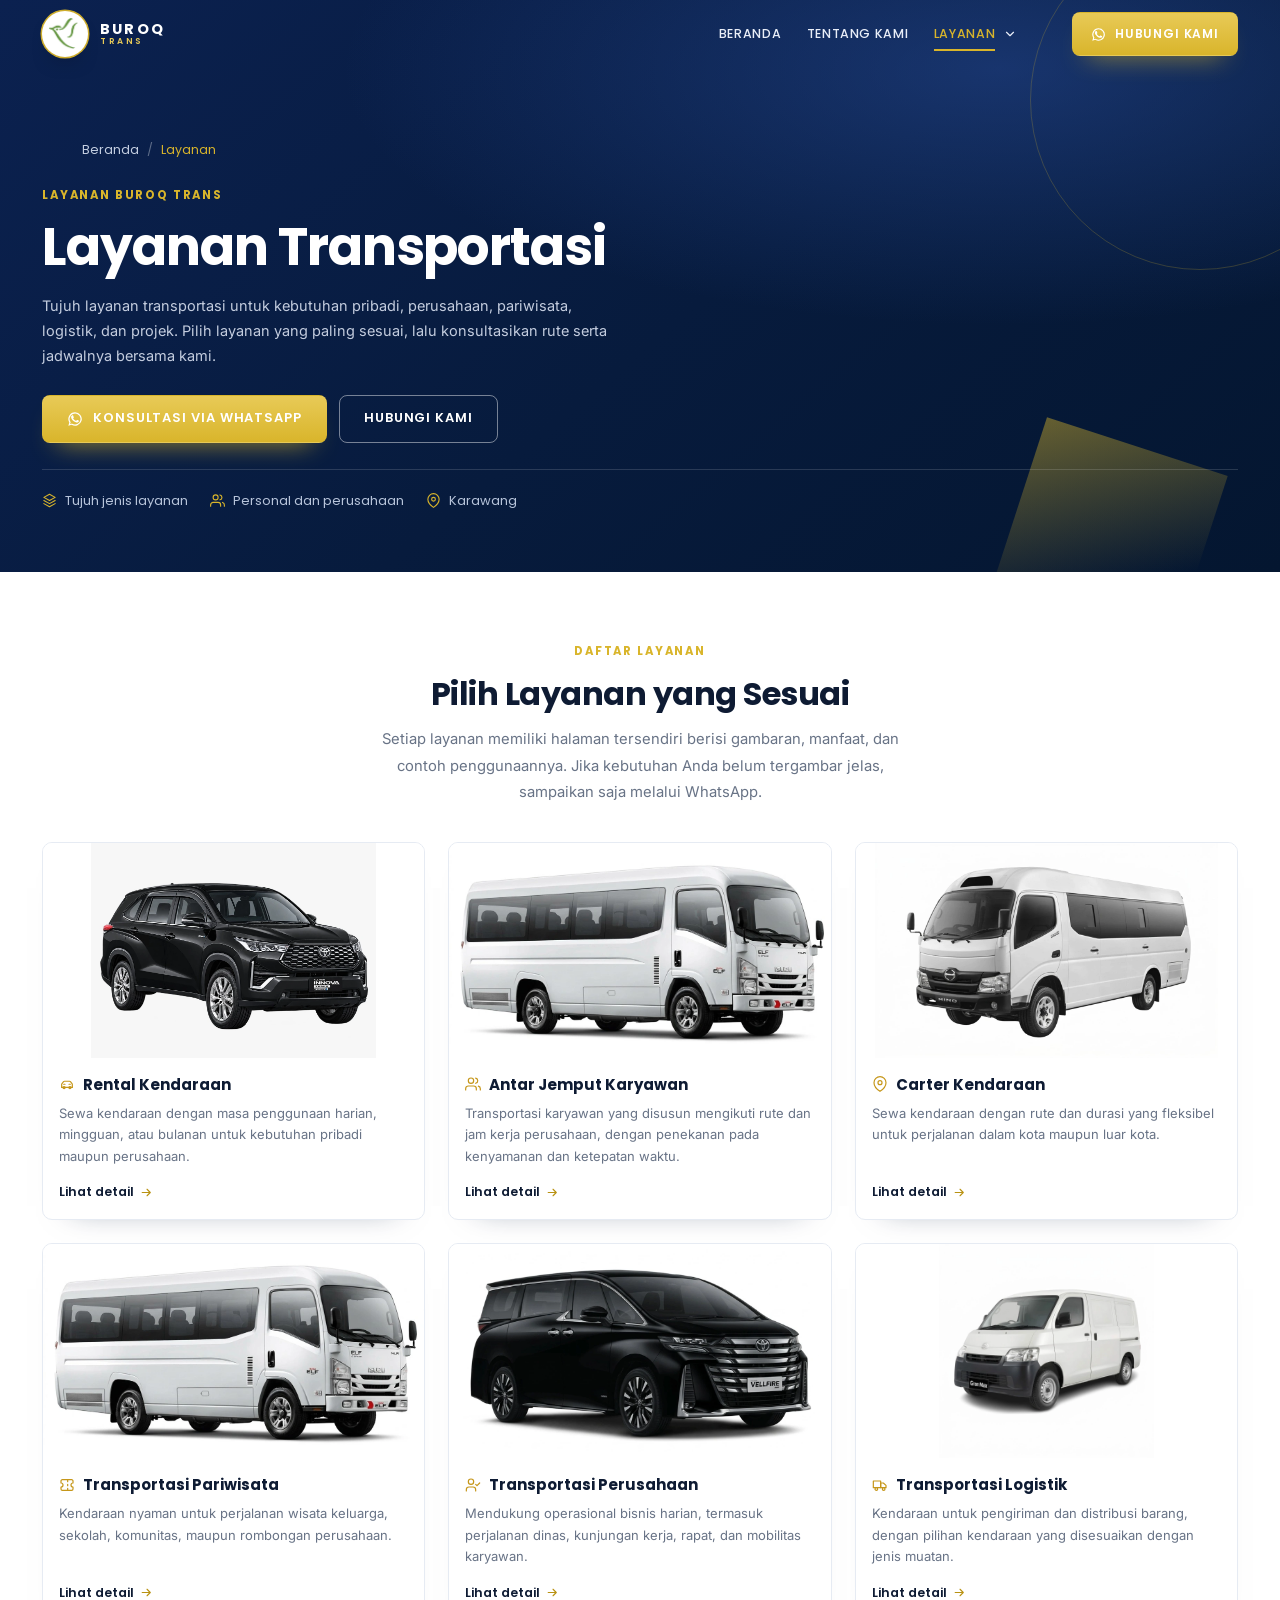
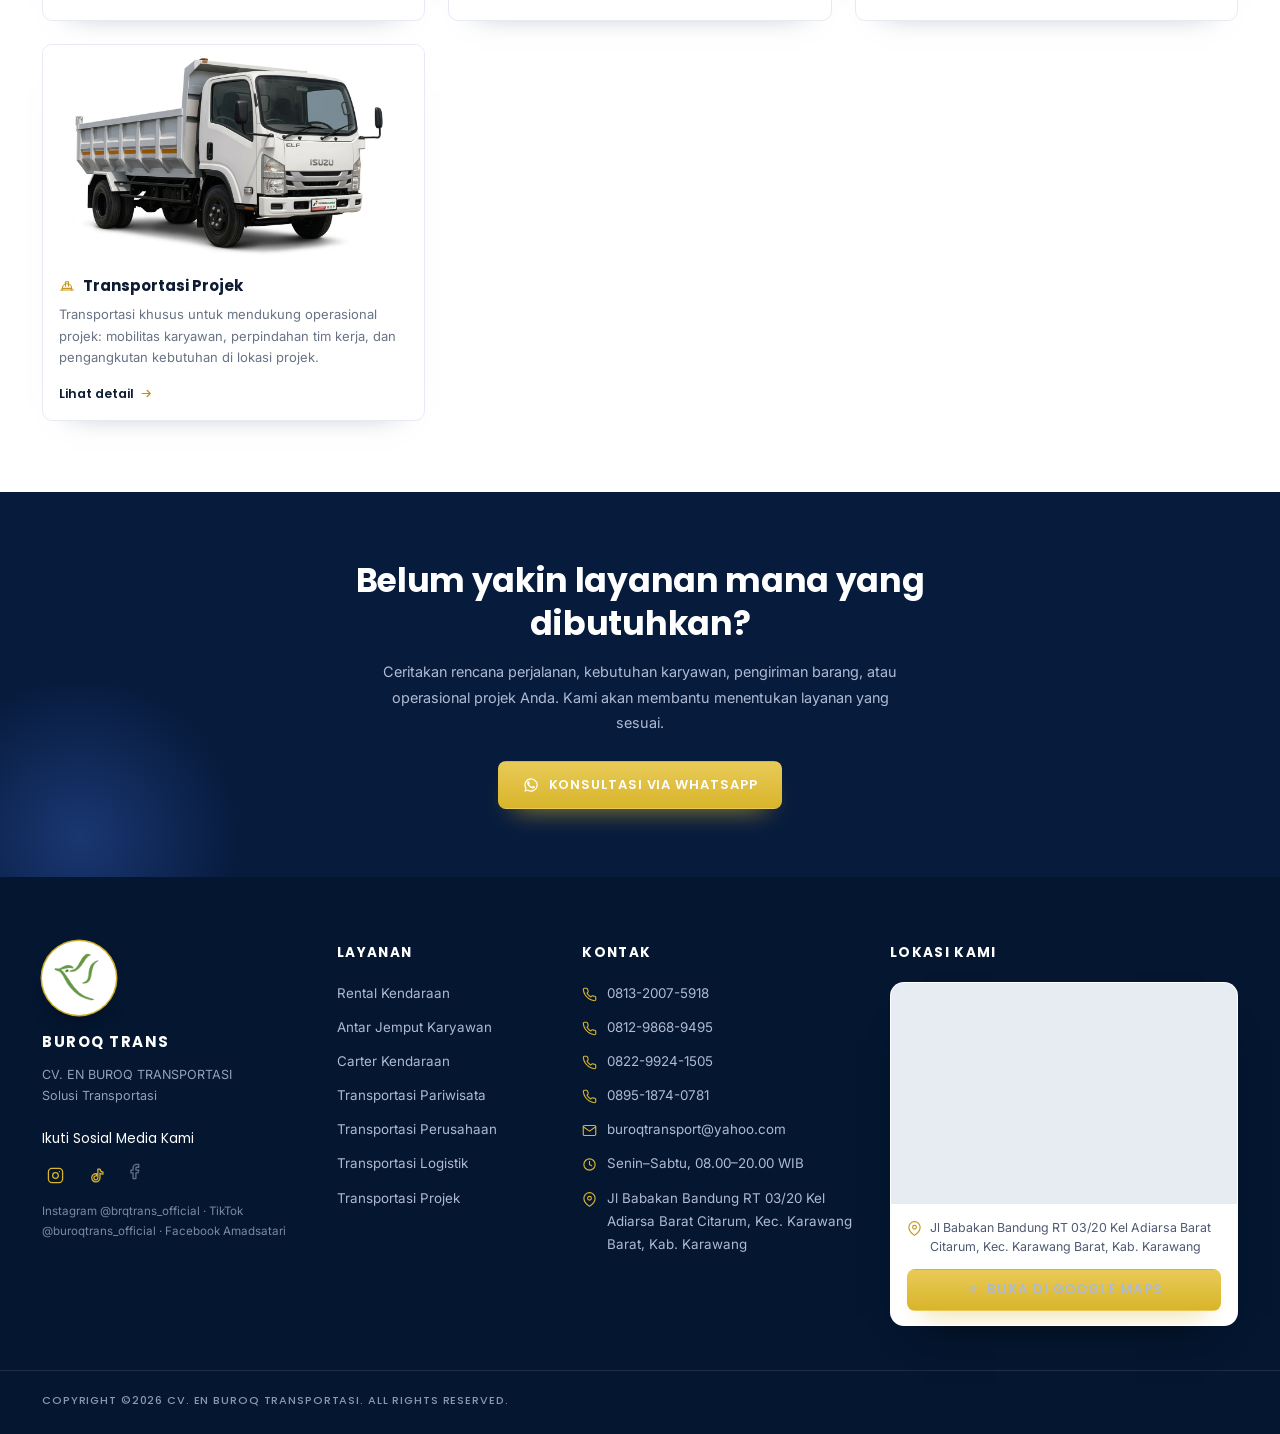
==== commit 2d643f75: "update buroq deploy" ====
--- a/layanan/index.html
+++ b/layanan/index.html
@@ -5,8 +5,33 @@
 <meta name="viewport" content="width=device-width, initial-scale=1">
 <title>Layanan Transportasi — BUROQ TRANS | Tujuh Layanan di Karawang</title>
 <meta name="description" content="Daftar tujuh layanan BUROQ TRANS di Karawang: rental kendaraan, antar jemput karyawan, carter, transportasi pariwisata, transportasi perusahaan, logistik, dan transportasi projek.">
+<link rel="canonical" href="https://www.buroqtrans.com/layanan/">
+
+<!-- Open Graph / Social Media Link Preview -->
+<meta property="og:type" content="website">
+<meta property="og:site_name" content="Buroq Trans">
+<meta property="og:locale" content="id_ID">
+<meta property="og:title" content="Layanan Transportasi — BUROQ TRANS | Tujuh Layanan di Karawang">
+<meta property="og:description" content="Daftar tujuh layanan BUROQ TRANS di Karawang: rental kendaraan, antar jemput karyawan, carter, transportasi pariwisata, transportasi perusahaan, logistik, dan transportasi projek.">
+<meta property="og:url" content="https://www.buroqtrans.com/layanan/">
+<meta property="og:image" content="https://www.buroqtrans.com/assets/photos/og-buroq.png">
+<meta property="og:image:secure_url" content="https://www.buroqtrans.com/assets/photos/og-buroq.png">
+<meta property="og:image:type" content="image/png">
+<meta property="og:image:width" content="1200">
+<meta property="og:image:height" content="630">
+<meta property="og:image:alt" content="Buroq Trans - Solusi Transportasi Profesional dan Terpercaya">
+
+<!-- Twitter Card -->
+<meta name="twitter:card" content="summary_large_image">
+<meta name="twitter:title" content="Layanan Transportasi — BUROQ TRANS | Tujuh Layanan di Karawang">
+<meta name="twitter:description" content="Daftar tujuh layanan BUROQ TRANS di Karawang: rental kendaraan, antar jemput karyawan, carter, transportasi pariwisata, transportasi perusahaan, logistik, dan transportasi projek.">
+<meta name="twitter:image" content="https://www.buroqtrans.com/assets/photos/og-buroq.png">
+<meta name="twitter:image:alt" content="Buroq Trans - Solusi Transportasi Profesional dan Terpercaya">
+
 <meta name="theme-color" content="#071B3D">
 <link rel="icon" href="../assets/brand/favicon.svg" type="image/svg+xml">
+<link rel="icon" type="image/png" href="../assets/brand/logoburoq.png">
+<link rel="apple-touch-icon" href="../assets/brand/logoburoq.png">
 
 <link rel="preconnect" href="https://fonts.googleapis.com">
 <link rel="preconnect" href="https://fonts.gstatic.com" crossorigin>
@@ -27,7 +52,7 @@
     <div class="container-main">
       <nav class="breadcrumb" aria-label="Breadcrumb">
         <ol>
-          <li><a href="../index.html">Beranda</a></li>
+          <li><a href="../">Beranda</a></li>
           <li aria-current="page">Layanan</li>
         </ol>
       </nav>
@@ -43,7 +68,7 @@
           <svg class="ico" aria-hidden="true"><use href="#i-whatsapp"></use></svg>
           <span>Konsultasi via WhatsApp</span>
         </a>
-        <a class="btn btn-ghost" href="../index.html#kontak">Hubungi Kami</a>
+        <a class="btn btn-ghost" href="../#kontak">Hubungi Kami</a>
       </div>
       <ul class="hero-chips">
         <li><svg class="ico" aria-hidden="true"><use href="#i-layers"></use></svg> Tujuh jenis layanan</li>
--- a/css/style.css
+++ b/css/style.css
@@ -192,7 +192,13 @@
 .header-inner{ display:flex; align-items:center; gap:18px }
 
 .brand{ display:flex; align-items:center; gap:12px }
-.brand-logo{ width:46px; height:46px }
+/* client logo keeps its original green: it sits on a white plate with a gold
+   hairline so the brand colour never touches the navy/gold surfaces directly */
+.brand-logo{
+  width:46px; height:46px; padding:6px;
+  object-fit:contain; background:#fff; border-radius:50%;
+  box-shadow:0 0 0 1.5px rgba(217,181,43,.95), 0 12px 24px -16px rgba(0,0,0,.9);
+}
 .brand-word{ display:flex; flex-direction:column; line-height:1.05; font-family:Poppins,sans-serif }
 .brand-word strong{ color:#fff; font-size:14.5px; letter-spacing:.15em; font-weight:700 }
 .brand-word span{ color:var(--gold-light); font-size:8.5px; letter-spacing:.3em; font-weight:600 }
@@ -241,7 +247,7 @@
    grow and scroll naturally instead of clipping content.
    ============================================================================= */
 .hero{
-  position:relative; z-index:0;
+  position:relative; z-index:0; overflow:hidden;
   display:flex; flex-direction:column;
   min-height:100vh;                 /* fallback */
   min-height:100svh;
@@ -261,9 +267,10 @@
 .hero-grid{
   flex:1 1 auto; min-height:0;
   display:grid;
-  grid-template-columns:minmax(0,44%) minmax(0,56%);
+  /* fr tracks (not %) so the column gap never pushes the grid past its box */
+  grid-template-columns:minmax(0,.78fr) minmax(0,1.22fr);
   align-items:center; align-content:center;
-  gap:clamp(24px,3vw,46px);
+  gap:clamp(20px,2.4vw,36px);
   padding-block:clamp(14px,2.6vh,30px);
 }
 .hero-copy{ min-width:0 }
@@ -285,18 +292,48 @@
 }
 .hero-actions{ display:flex; flex-wrap:wrap; gap:14px; margin-top:clamp(22px,3.2vh,36px) }
 
-.hero-visual{ min-width:0; display:flex; align-items:center; justify-content:center }
-.hero-cars{ position:relative; width:100%; display:flex; justify-content:center }
+.hero-visual{ min-width:0; display:flex; align-items:center; justify-content:flex-end }
+@media (min-width:1024px){
+  /* let the vehicle group run out to the viewport edge so it reads as the focal point */
+  .hero-visual{ margin-right:calc(-22px - max(0px, (100vw - var(--container)) / 2)) }
+}
+.hero-cars{
+  position:relative; width:100%;
+  display:flex; align-items:center; justify-content:flex-end;
+}
+/* soft glow behind the vehicles — depth only, no hard edges */
+.hero-cars::before{
+  content:''; position:absolute; z-index:0;
+  width:82%; aspect-ratio:1/1; right:-2%; top:50%; transform:translateY(-50%);
+  background:radial-gradient(circle at 50% 50%, rgba(63,110,206,.34), rgba(217,181,43,.12) 46%, transparent 70%);
+  filter:blur(34px); pointer-events:none;
+}
 .hero-cars img{
-  width:100%; height:auto; object-fit:contain;
-  max-height:clamp(210px,42vh,470px);
-  filter:drop-shadow(0 30px 34px rgba(0,0,0,.5));
+  position:relative; z-index:1;
+  /* the box is driven by the column width only, so the art never shrinks to
+     letterbox next to empty space; the hero grows instead (min-height).
+     The wider aspect-ratio + cover crops the transparent margin at the top of
+     the file (bottom aligned), making the vehicles read noticeably larger. */
+  width:100%; max-width:none; height:auto;
+  aspect-ratio:1.75;
+  object-fit:cover; object-position:50% 100%;
+  filter:drop-shadow(0 22px 30px rgba(2,9,22,.45));
+  animation:heroFloat 7s ease-in-out infinite;
+}
+@keyframes heroFloat{
+  0%,100%{ transform:translateY(0) }
+  50%{ transform:translateY(-10px) }
+}
+@media (prefers-reduced-motion:reduce){
+  .hero-cars img{ animation:none }
 }
 
 /* ---- bottom information strip: three compact, factual groups ---- */
 .hero-contact{
   flex:none;
-  display:grid; grid-template-columns:repeat(3,minmax(0,1fr));
+  display:grid;
+  /* kolom alamat lebih lebar: alamat jalan + kota butuh ruang untuk 2 baris */
+  grid-template-columns:minmax(0,.95fr) minmax(0,1.3fr) minmax(0,1fr);
   gap:clamp(16px,2.4vw,36px);
   padding-top:clamp(14px,2.2vh,22px);
   border-top:1px solid rgba(255,255,255,.14);
@@ -317,6 +354,13 @@
 .hc-value{
   font-family:Poppins,sans-serif; font-size:clamp(14px,1.1vw,15.5px);
   font-weight:600; color:#fff;
+}
+/* alamat hero: teks panjang — ukuran sedikit dikecilkan, line-height longgar
+   dan boleh pindah baris agar tetap enak dibaca di strip kontak */
+.hc-value--address{
+  font-size:clamp(12.5px,.95vw,14.5px);
+  font-weight:500; line-height:1.5; color:#D9E1F1;
+  overflow-wrap:break-word;
 }
 a.hc-value:hover{ color:var(--gold-light) }
 
@@ -465,7 +509,10 @@
 
 /* image slot — the placeholder and the future photo share this exact box */
 .svc-photo{ position:relative; aspect-ratio:16/9; background:#EEF2F8; overflow:hidden }
-.svc-photo img{ display:block; width:100%; height:100%; object-fit:cover }
+/* vehicle cutouts keep a white backdrop, so photos sit inside the slot without
+   cropping the unit; the white matches the card surface */
+.svc-photo:not(.is-empty){ background:#fff }
+.svc-photo img{ display:block; width:100%; height:100%; object-fit:contain }
 .svc-photo.is-empty{ display:flex; align-items:center; justify-content:center }
 .svc-photo.is-empty::before{
   content:""; position:absolute; inset:9px; z-index:0;
@@ -525,7 +572,36 @@
 .b-text{ margin-top:12px; font-size:13.3px; line-height:1.75; color:var(--muted) }
 
 /* =============================================================================
-   7. CORPORATE TRANSPORTATION
+   7. BOOKING STEPS (CARA MEMULAI)
+   ============================================================================= */
+.steps{ background:#fff; padding:clamp(58px,6vw,86px) 0 clamp(30px,4vw,50px) }
+.steps-grid{
+  display:grid; grid-template-columns:minmax(0,.98fr) minmax(0,1.02fr);
+  gap:clamp(30px,4vw,58px); align-items:center;
+}
+.steps-cards{ display:grid; grid-template-columns:repeat(2,1fr); gap:22px }
+.s-card{
+  background:#fff; border:1px solid #EDF1F7; border-radius:13px;
+  padding:24px 22px 26px; box-shadow:var(--shadow-card);
+}
+.s-no{
+  width:36px; height:36px; border-radius:10px; color:#152449;
+  background:linear-gradient(180deg,var(--gold-light),var(--gold));
+  display:grid; place-items:center;
+  font-family:Poppins,sans-serif; font-size:15px; font-weight:700;
+}
+.s-title{ margin-top:20px; font-family:Poppins,sans-serif; font-size:17px; font-weight:700; color:#0E1B33 }
+.s-text{ margin-top:10px; font-size:13.2px; line-height:1.7; color:var(--muted) }
+
+.steps-right .h2{ margin-top:20px }
+.steps-right .body-text{ margin-top:14px; max-width:44ch }
+.steps-car{
+  margin-top:26px; width:104%; max-width:none; margin-left:-4%;
+  object-fit:contain; filter:drop-shadow(0 34px 34px rgba(7,27,61,.26));
+}
+
+/* =============================================================================
+   8. CORPORATE TRANSPORTATION
    ============================================================================= */
 .corp{ background:#fff; padding:clamp(58px,6vw,84px) 0 clamp(46px,5vw,70px) }
 .corp .h2{ margin-top:12px }
@@ -563,7 +639,7 @@
 .corp-media img{ width:100%; height:100%; min-height:330px; object-fit:cover }
 
 /* =============================================================================
-   8/9. TOURISM + PACKAGES
+   9. TOURISM + PACKAGES
    ============================================================================= */
 .tourism{ background:#fff; padding:clamp(34px,4vw,54px) 0 clamp(58px,6vw,86px) }
 
@@ -579,160 +655,39 @@
 .tourism-card .h2{ margin-top:18px }
 .tourism-card .body-text{ margin-top:14px }
 
-.usecase-head{ margin-top:clamp(48px,5vw,74px) }
-.usecase-head .h2{ margin-top:12px }
-
-.uc-grid{ display:grid; grid-template-columns:repeat(2,1fr); gap:clamp(22px,3vw,34px); margin-top:36px }
-.uc-card{
-  background:#fff; border:1px solid #EDF1F7; border-radius:15px; padding:10px;
-  box-shadow:var(--shadow-card); transition:transform .25s ease;
-}
-.uc-card:hover{ transform:translateY(-4px) }
-.uc-media{
-  position:relative; border-radius:10px; overflow:hidden; aspect-ratio:1000/660;
-  background:linear-gradient(158deg,#13265A,#06193E); display:grid; place-items:center;
-}
-.uc-media::before{
-  content:""; position:absolute; left:-14%; top:-34%; width:62%; height:168%;
-  background:linear-gradient(150deg,rgba(217,181,43,.6),rgba(217,181,43,0) 70%);
-  transform:rotate(14deg);
-}
-.uc-media img{
-  position:relative; width:84%; height:80%; object-fit:contain;
-  filter:drop-shadow(0 20px 20px rgba(0,0,0,.45));
-  transition:transform .45s ease;
-}
-.uc-card:hover .uc-media img{ transform:translateY(-4px) }
-.uc-body{ padding:18px 12px 12px }
-.uc-cat{
-  font-family:Poppins,sans-serif; font-size:10.5px; font-weight:700;
-  letter-spacing:.13em; text-transform:uppercase; color:var(--red);
-}
-.uc-title{ margin-top:8px; font-family:Poppins,sans-serif; font-size:16.5px; font-weight:700; text-transform:uppercase; line-height:1.4 }
-.uc-text{ margin-top:11px; font-size:13.2px; line-height:1.72; color:var(--muted) }
-.uc-card .btn-red{ width:100%; margin-top:16px; height:46px; padding:0 12px; font-size:12px; letter-spacing:.03em; text-transform:none }
-
-/* =============================================================================
-   10. TRANSPORT NEEDS
-   ============================================================================= */
-.needs{
-  position:relative; overflow:hidden; background:var(--navy);
-  padding:clamp(56px,6vw,82px) 0 clamp(52px,6vw,74px); text-align:center;
-}
-.needs::before{
-  content:""; position:absolute; left:-120px; top:-90px;
-  width:420px; height:420px; border-radius:50%;
-  background:radial-gradient(circle,rgba(41,78,158,.5),transparent 70%);
-}
-.needs .container-main{ position:relative; z-index:1 }
-.needs .pill{ display:inline-flex }
-.needs .h2{ margin-top:22px }
-
-.need-grid{ display:grid; grid-template-columns:repeat(3,1fr); gap:26px; margin-top:38px }
-.need-card{
-  background:#10275A; border:1px solid rgba(255,255,255,.07);
-  border-radius:13px; padding:26px 26px 28px; text-align:left;
-}
-.need-ico{
-  width:44px; height:44px; border-radius:11px;
-  background:linear-gradient(180deg,var(--gold-light),var(--gold));
-  color:#12224A; display:grid; place-items:center;
-}
-.need-ico .ico{ width:21px; height:21px }
-.need-title{ margin-top:18px; font-family:Poppins,sans-serif; font-size:15.5px; font-weight:700; color:#fff; line-height:1.45 }
-.need-text{ margin-top:11px; font-size:13.5px; line-height:1.75; color:#C4CDE0 }
-
-/* =============================================================================
-   11. BOOKING STEPS
-   ============================================================================= */
-.steps{ background:#fff; padding:clamp(58px,6vw,86px) 0 clamp(30px,4vw,50px) }
-.steps-grid{
-  display:grid; grid-template-columns:minmax(0,.98fr) minmax(0,1.02fr);
-  gap:clamp(30px,4vw,58px); align-items:center;
-}
-.steps-cards{ display:grid; grid-template-columns:repeat(2,1fr); gap:22px }
-.s-card{
-  background:#fff; border:1px solid #EDF1F7; border-radius:13px;
-  padding:24px 22px 26px; box-shadow:var(--shadow-card);
-}
-.s-no{
-  width:36px; height:36px; border-radius:10px; color:#152449;
-  background:linear-gradient(180deg,var(--gold-light),var(--gold));
-  display:grid; place-items:center;
-  font-family:Poppins,sans-serif; font-size:15px; font-weight:700;
-}
-.s-title{ margin-top:20px; font-family:Poppins,sans-serif; font-size:17px; font-weight:700; color:#0E1B33 }
-.s-text{ margin-top:10px; font-size:13.2px; line-height:1.7; color:var(--muted) }
-
-.steps-right .h2{ margin-top:20px }
-.steps-right .body-text{ margin-top:14px; max-width:44ch }
-.steps-car{
-  margin-top:26px; width:104%; max-width:none; margin-left:-4%;
-  object-fit:contain; filter:drop-shadow(0 34px 34px rgba(7,27,61,.26));
-}
-
-/* =============================================================================
-   12. CLOSING CTA
+/* =============================================================================
+   10. CLOSING CTA
    ============================================================================= */
 .closing{
   position:relative; z-index:3; background:var(--navy);
-  padding-top:clamp(58px,7vw,92px); text-align:center; overflow:visible;
+  padding-top:clamp(58px,7vw,92px); padding-bottom:clamp(10px,1.6vw,22px);
+  text-align:center; overflow:visible;
 }
 .closing-title{
   color:#fff; font-weight:700; letter-spacing:-.02em;
   font-size:clamp(33px,5vw,88px); line-height:1.12;
 }
 .closing-sub{ margin-top:22px; color:#9FACC4; font-size:15px }
-.closing-cars{ position:relative; height:clamp(160px,20vw,270px); margin-top:clamp(24px,3vw,44px); margin-bottom:clamp(-140px,-9vw,-70px) }
-.closing-cars img{ position:absolute; bottom:0; object-fit:contain; filter:drop-shadow(0 26px 26px rgba(0,0,0,.32)) }
-.cl-car-a{ left:8%; width:30%; z-index:1 }
-.cl-car-b{ left:32%; width:36%; z-index:3; bottom:-8px }
-.cl-car-c{ right:8%; width:32%; z-index:2 }
-
-/* =============================================================================
-   13. INFORMATIONAL CONTENT
-   ============================================================================= */
-.info{ position:relative; z-index:0; background:#fff; padding:clamp(96px,11vw,158px) 0 clamp(58px,6vw,86px) }
-.info-head{ max-width:660px }
-.info-head .h2{ margin-top:12px }
-.info-head .body-text{ margin-top:14px }
-
-.info-grid{ display:grid; grid-template-columns:repeat(3,1fr); gap:30px; margin-top:38px }
-.ic-card{
-  background:#fff; border:1px solid #EDF1F7; border-radius:13px; padding:10px;
-  box-shadow:var(--shadow-card); display:flex; flex-direction:column;
-}
-.ic-media{ position:relative; border-radius:9px; overflow:hidden; aspect-ratio:16/10; border:2px solid rgba(217,181,43,.75) }
-.ic-media img{ width:100%; height:100%; object-fit:cover; transition:transform .5s ease }
-.ic-card:hover .ic-media img{ transform:scale(1.05) }
-.ic-tag{
-  position:absolute; left:8px; bottom:8px;
-  background:rgba(6,25,62,.93); border:1px solid rgba(217,181,43,.65);
-  border-radius:5px; padding:4px 9px;
-  font-family:Poppins,sans-serif; font-size:8px; font-weight:700;
-  letter-spacing:.14em; text-transform:uppercase; color:#fff;
-}
-.ic-body{ padding:18px 12px 14px; display:flex; flex-direction:column; flex:1 }
-.ic-title{ font-family:Poppins,sans-serif; font-size:17px; font-weight:700; line-height:1.42; color:#0E1B33 }
-.ic-excerpt{ margin-top:11px; font-size:13.2px; line-height:1.7; color:var(--muted); flex:1 }
-.ic-more{
-  margin-top:18px; display:inline-flex; align-items:center; gap:7px;
-  background:none; border:0; padding:0; cursor:pointer;
-  font-family:Poppins,sans-serif; font-size:13px; font-weight:600; color:#B99212;
-}
-.ic-more .ico{ width:13px; height:13px; transition:transform .2s ease }
-.ic-more:hover{ color:var(--gold) }
-.ic-more:hover .ico{ transform:translateX(3px) }
-
-/* =============================================================================
-   14. FOOTER
+.closing-cars{
+  display:flex; justify-content:center;
+  margin-top:clamp(20px,2.4vw,32px); margin-bottom:0;
+  pointer-events:none;
+}
+.closing-cars img{
+  width:100%; max-width:1040px; height:auto;
+  object-fit:contain; object-position:center bottom;
+  filter:drop-shadow(0 26px 26px rgba(0,0,0,.32));
+}
+
+/* =============================================================================
+   11. FOOTER
    ============================================================================= */
 .site-footer{ background:var(--navy-deep); color:#B7C1D4; padding-top:clamp(46px,5vw,64px) }
 .footer-grid{
-  display:grid; grid-template-columns:1.05fr .7fr 1.15fr 1.4fr;
+  display:grid; grid-template-columns:1.05fr .85fr 1.1fr 1.4fr;
   gap:34px; padding-bottom:44px;
 }
-.footer-brand .brand-logo{ width:74px; height:74px }
+.footer-brand .brand-logo{ width:74px; height:74px; padding:11px }
 .footer-brand-name{
   margin-top:14px; font-family:Poppins,sans-serif; font-size:15px;
   font-weight:700; letter-spacing:.1em; color:#fff;
@@ -760,6 +715,33 @@
 .footer-col a:hover{ color:var(--gold-light) }
 .footer-contact li{ display:flex; align-items:flex-start; gap:10px }
 .footer-contact .ico{ width:15px; height:15px; color:var(--gold); margin-top:5px }
+
+/* map card replaces the old footer menu column on the right */
+.footer-map-col{ display:flex; flex-direction:column; min-width:0 }
+.footer-map{
+  display:flex; flex-direction:column; flex:1 1 auto; min-height:300px;
+  min-width:0; overflow:hidden; border:1px solid rgba(255,255,255,.16);
+  border-radius:14px; background:#fff;
+  box-shadow:0 24px 46px -34px rgba(0,0,0,.85);
+}
+.footer-map-frame{ flex:1 1 auto; display:flex; min-height:220px; background:#E7ECF3 }
+.footer-map iframe{ width:100%; height:100%; min-height:220px; border:0; display:block; flex:1 1 auto }
+.footer-map-fallback{
+  flex:1 1 auto; min-height:220px; display:grid; place-items:center;
+  background:#E7ECF3; color:var(--navy);
+}
+.footer-map-fallback .ico{ width:34px; height:34px; color:#C6971A }
+.footer-map-bar{
+  display:grid; gap:12px; padding:14px 16px;
+  background:#fff; border-top:1px solid var(--line);
+}
+.footer-map-info{
+  display:flex; align-items:flex-start; gap:8px; min-width:0;
+  font-size:12.4px; line-height:1.55; color:#4E5B72; overflow-wrap:anywhere;
+}
+.footer-map-info .ico{ width:15px; height:15px; margin-top:3px; color:#C6971A; flex:none }
+.footer-map-open{ width:100%; height:42px; padding:0 14px; font-size:11.4px; gap:8px }
+.footer-map-open .ico{ width:14px; height:14px }
 
 .footer-bar{ border-top:1px solid rgba(255,255,255,.1); padding:20px 0 24px }
 .footer-bar p{
@@ -813,7 +795,6 @@
   box-shadow:0 50px 90px -50px rgba(0,0,0,.9);
   animation:modalIn .28s ease;
 }
-.modal-card-article{ width:min(740px,100%) }
 @keyframes modalIn{ from{ opacity:0; transform:translateY(18px) } to{ opacity:1; transform:none } }
 
 .modal-head{ display:flex; align-items:flex-start; justify-content:space-between; gap:18px }
@@ -870,10 +851,6 @@
 .fs-ico .ico{ width:16px; height:16px }
 .form-success strong{ font-family:Poppins,sans-serif; font-size:14.5px; color:#14663A }
 .form-success p{ font-size:13.3px; color:#3D6B51; margin-top:5px; line-height:1.7 }
-
-.article-img{ width:100%; height:260px; object-fit:cover; border-radius:12px; margin-top:20px }
-.article-body{ margin-top:20px; font-size:14.8px; line-height:1.85; color:#46536B }
-.article-body p + p{ margin-top:14px }
 
 /* =============================================================================
    RESPONSIVE
@@ -916,7 +893,10 @@
   .hero{ padding-bottom:clamp(18px,3vh,32px) }
   .hero-grid{ grid-template-columns:minmax(0,1fr); gap:clamp(18px,3vh,30px); align-content:center }
   .hero-title{ font-size:clamp(30px,4.6vw,44px) }
-  .hero-cars img{ max-height:clamp(170px,30vh,300px) }
+  .hero-visual{ justify-content:center }
+  .hero-cars{ justify-content:center }
+  .hero-cars::before{ width:70%; right:auto; left:50%; transform:translate(-50%,-50%) }
+  .hero-cars img{ max-width:100%; max-height:clamp(240px,46vh,440px) }
   .hero-actions{ width:100% }
   .hero-actions .btn{ flex:1 1 auto; min-width:0; white-space:normal; text-align:center; height:auto; min-height:48px; padding:12px 16px; line-height:1.3 }
 
@@ -972,20 +952,27 @@
   .feature-list{ margin-top:6px }
   .corp-media img{ min-height:250px }
 
-  .uc-grid{ grid-template-columns:1fr }
   .steps-grid{ grid-template-columns:1fr; gap:36px }
   .steps-right{ order:-1 }
   .steps-car{ width:100%; margin-left:0 }
-  .need-grid{ grid-template-columns:repeat(2,1fr) }
-  .need-card:last-child{ grid-column:1 / -1; max-width:calc(50% - 13px); margin-inline:auto }
-
-  .closing-cars{ margin-bottom:clamp(-96px,-12vw,-56px) }
-  .cl-car-a{ left:2%; width:34% }
-  .cl-car-b{ left:31%; width:40% }
-  .cl-car-c{ right:2%; width:36% }
 
   .blog-grid{ grid-template-columns:repeat(2,1fr); gap:24px }
   .footer-grid{ grid-template-columns:repeat(2,1fr); gap:34px }
+}
+
+/* Desktop: closing CTA fills the viewport and the fleet sits closer to the CTA.
+   The negative top margin compensates for the transparent canvas above the
+   vehicles, so the visible gap matches the compact mobile spacing. */
+@media (min-width:1024px){
+  .closing{
+    display:flex; flex-direction:column;
+    min-height:100vh;
+  }
+  .closing-inner{
+    display:flex; flex-direction:column; justify-content:center;
+    flex:1;
+  }
+  .closing-cars{ margin-top:clamp(-80px,-4.4vw,-48px) }
 }
 
 @media (max-width:767px){
@@ -998,7 +985,7 @@
   .hero-actions{ gap:12px; flex-direction:column }
   .hero-actions .btn{ flex:1 1 auto; width:100%; min-width:0; white-space:normal; padding:14px 16px; text-align:center }
   .btn-hero-booking{ padding:14px 16px; gap:9px; justify-content:center }
-  .hero-cars img{ max-height:clamp(150px,26vh,240px) }
+  .hero-cars img{ max-height:clamp(220px,44vh,380px) }
 
   /* operational info reflows into stacked, compact rows */
   .hero-contact{ grid-template-columns:minmax(0,1fr); gap:0; padding-top:12px }
@@ -1042,21 +1029,12 @@
   .b-card{ padding:22px 20px 24px }
 
   .tourism-card{ padding:24px 22px 24px 50px }
-  .uc-body{ padding:16px 8px 8px }
-  .uc-card .btn-red{ font-size:11.5px }
-
-  .need-grid{ grid-template-columns:1fr }
-  .need-card:last-child{ max-width:none }
+
   .steps-cards{ gap:16px }
   .s-card{ padding:20px 18px 22px }
   .s-title{ font-size:15.5px; margin-top:16px }
 
   .closing-title{ font-size:clamp(30px,7.6vw,44px) }
-  .closing-cars{ height:170px; margin-bottom:-72px }
-
-  .info-grid{ grid-template-columns:1fr; gap:24px }
-  .ic-body{ padding:16px 8px 12px }
-  .ic-title{ font-size:15.5px }
 
   .footer-grid{ grid-template-columns:1fr; gap:30px }
   .footer-col h3{ margin-bottom:14px }
@@ -1068,9 +1046,9 @@
 
 @media (max-width:479px){
   :root{ --header-h:76px }
-  .brand-logo{ width:50px; height:50px }
+  .brand-logo{ width:50px; height:50px; padding:7px }
   .btn-book-now{ display:none }
-  .hero-cars img{ max-height:clamp(140px,24vh,210px) }
+  .hero-cars img{ max-height:clamp(190px,40vh,300px) }
   .hc-value{ font-size:14.5px }
   .hero-title{ font-size:clamp(26px,7.6vw,33px) }
 
@@ -1078,7 +1056,6 @@
   .about-car-a{ width:56%; left:-6% }
   .about-car-b{ width:62% }
   .steps-cards{ grid-template-columns:1fr }
-  .closing-cars{ height:140px; margin-bottom:-58px }
   .wa-fab{ width:52px; height:52px; right:14px; bottom:14px }
   .modal-card{ max-width:100%; margin:0 8px }
 }
--- a/css/pages.css
+++ b/css/pages.css
@@ -164,7 +164,8 @@
   position:relative; aspect-ratio:16/9; border-radius:14px; overflow:hidden;
   background:#EEF2F8; display:flex; align-items:center; justify-content:center;
 }
-.service-photo img{ width:100%; height:100%; object-fit:cover }
+.service-photo:not(.is-empty){ background:#fff }
+.service-photo img{ width:100%; height:100%; object-fit:contain }
 .service-photo.is-empty::before{
   content:""; position:absolute; inset:10px; z-index:0;
   border:1px dashed #C9D3E2; border-radius:9px;
@@ -312,10 +313,24 @@
 .social-empty{ margin-top:8px; font-size:13px; color:var(--muted) }
 
 .map-panel{
-  display:flex; min-height:340px; overflow:hidden;
-  border:1px solid var(--line); border-radius:16px; background:var(--surface);
-}
-.map-panel iframe{ width:100%; min-height:340px; border:0; display:block }
+  display:flex; flex-direction:column; min-height:340px; overflow:hidden;
+  border:1px solid var(--line); border-radius:16px; background:#fff;
+  box-shadow:var(--shadow-card);
+}
+.map-live{ flex:1 1 auto; display:flex; min-height:340px; background:#E7ECF3 }
+.map-live iframe{ width:100%; min-height:340px; border:0; display:block; flex:1 1 auto }
+/* bar di bawah peta: alamat + tombol rute ke kantor */
+.map-bar{
+  display:flex; flex-wrap:wrap; align-items:center; justify-content:space-between;
+  gap:12px 18px; padding:14px 18px; background:#fff; border-top:1px solid var(--line);
+}
+.map-bar-info{
+  display:flex; align-items:flex-start; gap:9px; flex:1 1 220px; min-width:0;
+  font-size:12.8px; line-height:1.6; color:#4E5B72; overflow-wrap:anywhere;
+}
+.map-bar-info .ico{ width:16px; height:16px; margin-top:4px; color:var(--gold); flex:none }
+.map-open{ height:44px; padding:0 18px; font-size:12px; gap:8px }
+.map-open .ico{ width:15px; height:15px }
 .map-slot{
   display:flex; flex-direction:column; align-items:flex-start; justify-content:center;
   gap:12px; padding:clamp(24px,3vw,34px); width:100%;
@@ -340,7 +355,7 @@
   .about-intro{ grid-template-columns:minmax(0,1fr) }
   .contact-grid{ grid-template-columns:minmax(0,1fr) }
   .map-panel{ min-height:300px }
-  .map-panel iframe{ min-height:300px }
+  .map-live, .map-live iframe{ min-height:300px }
 }
 
 @media (max-width:767px){
@@ -358,6 +373,8 @@
   .aside-card .btn{ font-size:11.6px }
   .cta-band h2{ font-size:clamp(22px,6vw,28px) }
   .map-slot .btn{ width:100%; justify-content:center }
+  .map-bar{ padding:14px 16px }
+  .map-open{ width:100%; justify-content:center }
 }
 
 @media (max-width:479px){
